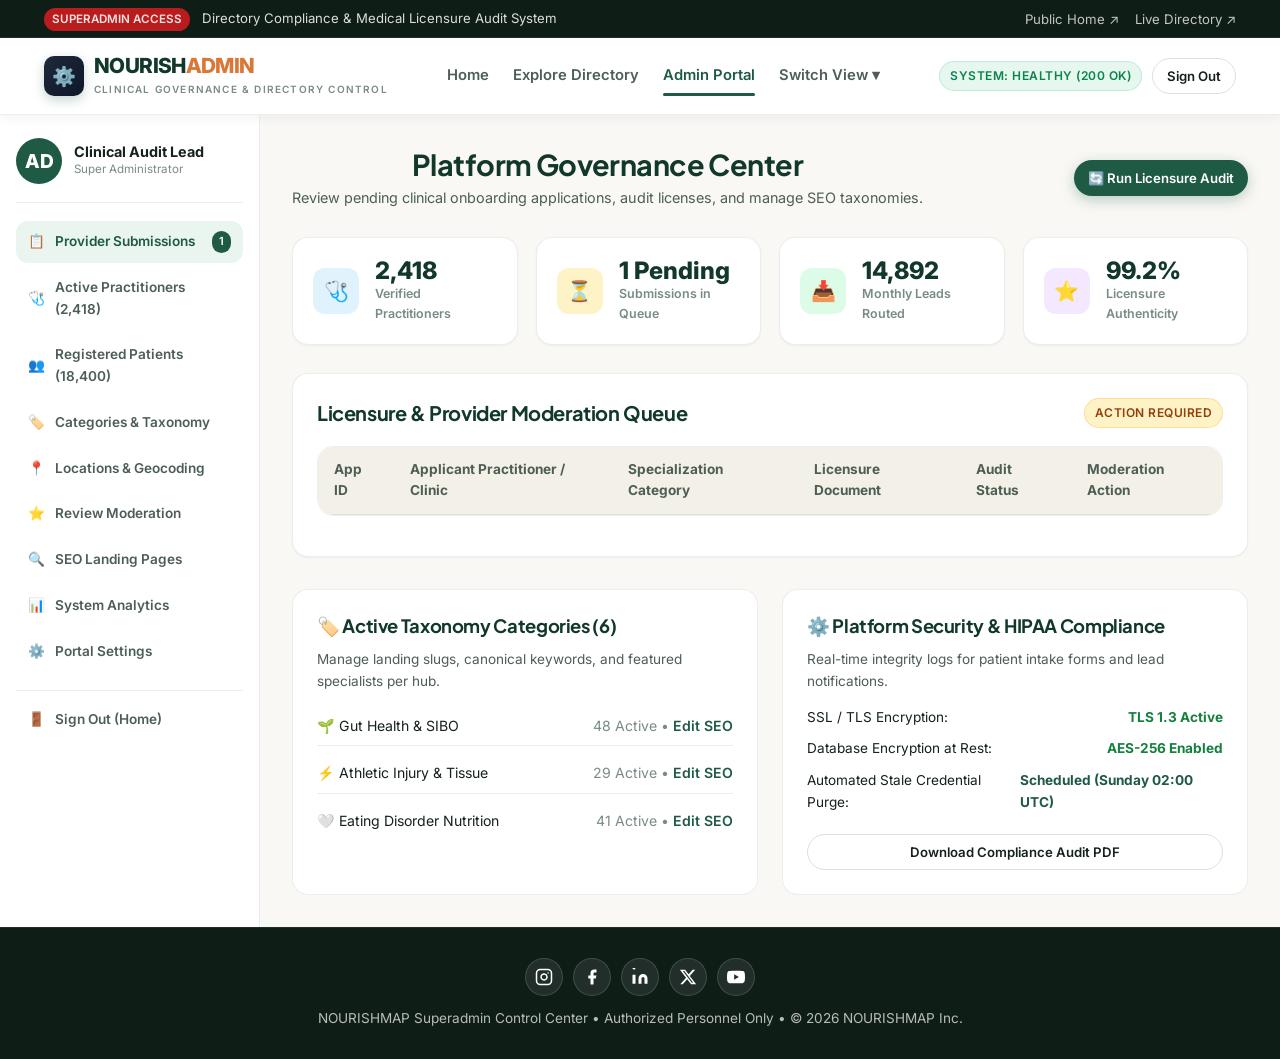
==== admin-dashboard.html @ ae3eff1d "first commit" ====
<!DOCTYPE html>
<html lang="en">
<head>
  <meta charset="UTF-8">
  <meta name="viewport" content="width=device-width, initial-scale=1.0">
  <title>Admin Moderation & Compliance Center — NOURISHMAP</title>
  <meta name="description" content="Platform administration center for managing directory listings, vetting provider medical credentials, category taxonomy, and site SEO.">
  
  <!-- Favicon -->
  <link rel="icon" type="image/svg+xml" href="images/favicon.svg">
  <link rel="alternate icon" href="favicon.svg">
  
  <!-- Fonts -->
  <link rel="preconnect" href="https://fonts.googleapis.com">
  <link rel="preconnect" href="https://fonts.gstatic.com" crossorigin>
  <link href="https://fonts.googleapis.com/css2?family=Fraunces:ital,opsz,wght@0,9..144,600;0,9..144,700;1,9..144,600&family=Inter:wght@400;500;600;700&family=Plus+Jakarta+Sans:wght@500;600;700;800&display=swap" rel="stylesheet">
  
  <!-- Stylesheet -->
  <link rel="stylesheet" href="css/styles.css">
</head>
<body data-page="admin-dashboard">

  <!-- Top Announcement Bar -->
  <div class="topbar">
    <div class="container topbar-content">
      <div>
        <span class="topbar-badge" style="background:#b91c1c; color:#fee2e2;">SUPERADMIN ACCESS</span>
        <span>Directory Compliance & Medical Licensure Audit System</span>
      </div>
      <div class="topbar-links">
        <a href="index.html" class="topbar-link">Public Home ↗</a>
        <a href="directory.html" class="topbar-link">Live Directory ↗</a>
      </div>
    </div>
  </div>

  <!-- Header -->
  <header class="site-header">
    <div class="container header-inner">
      <a href="index.html" class="brand-logo">
        <div class="brand-icon" style="background:linear-gradient(135deg, #1e293b, #0f172a);">⚙️</div>
        <div>
          <span class="brand-name">NOURISH<span>ADMIN</span></span>
          <span class="brand-tagline">Clinical Governance & Directory Control</span>
        </div>
      </a>

      <nav class="nav-desktop">
        <a href="index.html" class="nav-link">Home</a>
        <a href="directory.html" class="nav-link">Explore Directory</a>
        <a href="admin-dashboard.html" class="nav-link active">Admin Portal</a>
        
        <!-- Dashboard Dropdown -->
        <div class="dashboard-dropdown">
          <a href="#" class="nav-link" style="gap:4px;">Switch View ▾</a>
          <div class="dropdown-menu">
            <a href="user-dashboard.html" class="dropdown-item">👤 Patient / User Dashboard</a>
            <a href="owner-dashboard.html" class="dropdown-item">🩺 Specialist Practice Portal</a>
            <a href="admin-dashboard.html" class="dropdown-item">⚙️ Admin Moderation Center</a>
          </div>
        </div>
      </nav>

      <div class="header-actions">
        <span class="badge badge-verified" style="font-size:0.75rem;">System: Healthy (200 OK)</span>
        <button class="btn btn-outline btn-sm" onclick="handleDashboardLogout('Admin session closed. Returning to Home...')">Sign Out</button>
      </div>
    </div>
  </header>

  <!-- Dashboard Layout -->
  <div class="dashboard-layout">
    
    <!-- Sidebar Navigation -->
    <aside class="dashboard-sidebar">
      <div class="dashboard-user-card">
        <div style="width:46px; height:46px; border-radius:50%; background:var(--primary); color:#ffffff; display:flex; align-items:center; justify-content:center; font-weight:800; font-size:1.2rem;">
          AD
        </div>
        <div>
          <div class="dashboard-user-name">Clinical Audit Lead</div>
          <div class="dashboard-user-role">Super Administrator</div>
        </div>
      </div>

      <ul class="dashboard-nav-list">
        <li class="dashboard-nav-item active"><a href="#submissions"><span>📋</span> Provider Submissions <span class="badge-count">1</span></a></li>
        <li class="dashboard-nav-item"><a href="#listings" onclick="showToast('Switched to All 2,400+ Listings')"><span>🩺</span> Active Practitioners (2,418)</a></li>
        <li class="dashboard-nav-item"><a href="#users" onclick="showToast('Switched to User & Patient Registry')"><span>👥</span> Registered Patients (18,400)</a></li>
        <li class="dashboard-nav-item"><a href="#categories" onclick="showToast('Switched to Categories & Taxonomy')"><span>🏷️</span> Categories & Taxonomy</a></li>
        <li class="dashboard-nav-item"><a href="#locations" onclick="showToast('Switched to Location Geocoding')"><span>📍</span> Locations & Geocoding</a></li>
        <li class="dashboard-nav-item"><a href="#reviews" onclick="showToast('Switched to Review Moderation Queue')"><span>⭐</span> Review Moderation</a></li>
        <li class="dashboard-nav-item"><a href="#seo" onclick="showToast('Switched to SEO & Landing Pages Manager')"><span>🔍</span> SEO Landing Pages</a></li>
        <li class="dashboard-nav-item"><a href="#analytics" onclick="showToast('Switched to Platform Analytics')"><span>📊</span> System Analytics</a></li>
        <li class="dashboard-nav-item"><a href="#settings" onclick="showToast('Switched to Platform Settings')"><span>⚙️</span> Portal Settings</a></li>
        <li class="dashboard-nav-item" style="margin-top: 14px; border-top: 1px solid var(--border-light); padding-top: 8px;"><a href="javascript:void(0)" onclick="handleDashboardLogout('Admin session closed. Returning to Home...')"><span style="color:var(--accent);">🚪</span> Sign Out (Home)</a></li>
      </ul>
    </aside>

    <!-- Main Content Area -->
    <main class="dashboard-main">
      
      <!-- Welcome Header -->
      <div class="dashboard-header">
        <div>
          <h1 style="font-size:1.8rem; color:var(--primary-dark); margin-bottom:4px;">Platform Governance Center</h1>
          <p style="color:var(--text-secondary); font-size:0.9rem;">Review pending clinical onboarding applications, audit licenses, and manage SEO taxonomies.</p>
        </div>
        <button class="btn btn-primary btn-sm" onclick="showToast('Triggering Automated 90-Day State Board Licensure Scan...')">🔄 Run Licensure Audit</button>
      </div>

      <!-- Quick KPI Stats -->
      <div class="dashboard-stats-grid">
        <div class="stat-card">
          <div class="stat-icon" style="background:#e0f2fe; color:#0369a1;">🩺</div>
          <div>
            <div class="stat-val">2,418</div>
            <div class="stat-title">Verified Practitioners</div>
          </div>
        </div>

        <div class="stat-card">
          <div class="stat-icon" style="background:#fef3c7; color:#b45309;">⏳</div>
          <div>
            <div class="stat-val">1 Pending</div>
            <div class="stat-title">Submissions in Queue</div>
          </div>
        </div>

        <div class="stat-card">
          <div class="stat-icon" style="background:#dcfce7; color:#15803d;">📥</div>
          <div>
            <div class="stat-val">14,892</div>
            <div class="stat-title">Monthly Leads Routed</div>
          </div>
        </div>

        <div class="stat-card">
          <div class="stat-icon" style="background:#f3e8ff; color:#7e22ce;">⭐</div>
          <div>
            <div class="stat-val">99.2%</div>
            <div class="stat-title">Licensure Authenticity</div>
          </div>
        </div>
      </div>

      <!-- Provider Onboarding Moderation Queue -->
      <div style="background:#ffffff; border-radius:var(--radius-lg); border:1px solid var(--border-light); padding:24px; box-shadow:var(--shadow-xs); margin-bottom:32px;">
        <div style="display:flex; justify-content:space-between; align-items:center; margin-bottom:18px;">
          <h2 style="font-size:1.25rem; color:var(--primary-dark);">Licensure & Provider Moderation Queue</h2>
          <span class="badge badge-featured">Action Required</span>
        </div>

        <div class="table-responsive">
          <table class="dashboard-table">
            <thead>
              <tr>
                <th>App ID</th>
                <th>Applicant Practitioner / Clinic</th>
                <th>Specialization Category</th>
                <th>Licensure Document</th>
                <th>Audit Status</th>
                <th>Moderation Action</th>
              </tr>
            </thead>
            <tbody id="adminSubmissionsTable">
              <!-- Injected via JS -->
            </tbody>
          </table>
        </div>
      </div>

      <!-- Section: SEO Landing Pages & Taxonomy Controls -->
      <div style="display:grid; grid-template-columns: 1fr 1fr; gap:24px;">
        
        <div style="background:#ffffff; border-radius:var(--radius-lg); border:1px solid var(--border-light); padding:24px;">
          <h3 style="font-size:1.15rem; color:var(--primary-dark); margin-bottom:12px;">🏷️ Active Taxonomy Categories (6)</h3>
          <p style="font-size:0.85rem; color:var(--text-secondary); margin-bottom:14px;">Manage landing slugs, canonical keywords, and featured specialists per hub.</p>
          <ul style="list-style:none; display:grid; gap:8px; font-size:0.88rem;">
            <li style="display:flex; justify-content:space-between; padding:8px 0; border-bottom:1px solid var(--border-light);">
              <span>🌱 Gut Health & SIBO</span>
              <span style="color:var(--text-muted);">48 Active • <a href="#" style="color:var(--primary); font-weight:600;" onclick="showToast('Opening Gut Health SEO Config')">Edit SEO</a></span>
            </li>
            <li style="display:flex; justify-content:space-between; padding:8px 0; border-bottom:1px solid var(--border-light);">
              <span>⚡ Athletic Injury & Tissue</span>
              <span style="color:var(--text-muted);">29 Active • <a href="#" style="color:var(--primary); font-weight:600;" onclick="showToast('Opening Athletic SEO Config')">Edit SEO</a></span>
            </li>
            <li style="display:flex; justify-content:space-between; padding:8px 0;">
              <span>🤍 Eating Disorder Nutrition</span>
              <span style="color:var(--text-muted);">41 Active • <a href="#" style="color:var(--primary); font-weight:600;" onclick="showToast('Opening ED Recovery SEO Config')">Edit SEO</a></span>
            </li>
          </ul>
        </div>

        <div style="background:#ffffff; border-radius:var(--radius-lg); border:1px solid var(--border-light); padding:24px;">
          <h3 style="font-size:1.15rem; color:var(--primary-dark); margin-bottom:12px;">⚙️ Platform Security & HIPAA Compliance</h3>
          <p style="font-size:0.85rem; color:var(--text-secondary); margin-bottom:14px;">Real-time integrity logs for patient intake forms and lead notifications.</p>
          
          <div style="display:grid; gap:10px; font-size:0.85rem;">
            <div style="display:flex; justify-content:space-between;">
              <span>SSL / TLS Encryption:</span>
              <span style="color:#15803d; font-weight:700;">TLS 1.3 Active</span>
            </div>
            <div style="display:flex; justify-content:space-between;">
              <span>Database Encryption at Rest:</span>
              <span style="color:#15803d; font-weight:700;">AES-256 Enabled</span>
            </div>
            <div style="display:flex; justify-content:space-between;">
              <span>Automated Stale Credential Purge:</span>
              <span style="color:var(--primary); font-weight:700;">Scheduled (Sunday 02:00 UTC)</span>
            </div>
          </div>
          
          <button class="btn btn-outline btn-sm" style="width:100%; margin-top:20px;" onclick="showToast('Security audit report generated.')">Download Compliance Audit PDF</button>
        </div>

      </div>

    </main>
  </div>

  <!-- Footer -->
  <footer class="site-footer" style="padding: 30px 0;">
    <div class="container text-center" style="font-size:0.85rem; color:rgba(255,255,255,0.7); display:flex; flex-direction:column; align-items:center; gap:12px;">
      <div class="footer-social-links" style="margin:0; justify-content:center;">
        <a href="https://instagram.com" class="footer-social-icon" target="_blank" rel="noopener noreferrer" title="Instagram" aria-label="Instagram">
          <svg width="18" height="18" viewBox="0 0 24 24" fill="none" stroke="currentColor" stroke-width="2" stroke-linecap="round" stroke-linejoin="round"><rect x="2" y="2" width="20" height="20" rx="5" ry="5"></rect><path d="M16 11.37A4 4 0 1 1 12.63 8 4 4 0 0 1 16 11.37z"></path><line x1="17.5" y1="6.5" x2="17.51" y2="6.5"></line></svg>
        </a>
        <a href="https://facebook.com" class="footer-social-icon" target="_blank" rel="noopener noreferrer" title="Facebook" aria-label="Facebook">
          <svg width="18" height="18" viewBox="0 0 24 24" fill="currentColor"><path d="M18 2h-3a5 5 0 0 0-5 5v3H7v4h3v8h4v-8h3l1-4h-4V7a1 1 0 0 1 1-1h3z"></path></svg>
        </a>
        <a href="https://linkedin.com" class="footer-social-icon" target="_blank" rel="noopener noreferrer" title="LinkedIn" aria-label="LinkedIn">
          <svg width="18" height="18" viewBox="0 0 24 24" fill="currentColor"><path d="M16 8a6 6 0 0 1 6 6v7h-4v-7a2 2 0 0 0-2-2 2 2 0 0 0-2 2v7h-4v-7a6 6 0 0 1 6-6z"></path><rect x="2" y="9" width="4" height="12"></rect><circle cx="4" r="2"></circle></svg>
        </a>
        <a href="https://x.com" class="footer-social-icon" target="_blank" rel="noopener noreferrer" title="X / Twitter" aria-label="X">
          <svg width="18" height="18" viewBox="0 0 24 24" fill="currentColor"><path d="M18.244 2.25h3.308l-7.227 8.26 8.502 11.24H16.17l-5.214-6.817L4.99 21.75H1.68l7.73-8.835L1.254 2.25H8.08l4.713 6.231zm-1.161 17.52h1.833L7.084 4.126H5.117z"></path></svg>
        </a>
        <a href="https://youtube.com" class="footer-social-icon" target="_blank" rel="noopener noreferrer" title="YouTube" aria-label="YouTube">
          <svg width="18" height="18" viewBox="0 0 24 24" fill="currentColor"><path d="M23.498 6.186a3.016 3.016 0 0 0-2.122-2.136C19.505 3.545 12 3.545 12 3.545s-7.505 0-9.377.505A3.017 3.017 0 0 0 .502 6.186C0 8.07 0 12 0 12s0 3.93.502 5.814a3.016 3.016 0 0 0 2.122 2.136c1.871.505 9.376.505 9.376.505s7.505 0 9.377-.505a3.015 3.015 0 0 0 2.122-2.136C24 15.93 24 12 24 12s0-3.93-.502-5.814zM9.545 15.568V8.432L15.818 12l-6.273 3.568z"></path></svg>
        </a>
      </div>
      <div>NOURISHMAP Superadmin Control Center • Authorized Personnel Only • © 2026 NOURISHMAP Inc.</div>
    </div>
  </footer>

  <!-- Scripts -->
  <script src="js/data.js"></script>
  <script src="js/app.js"></script>
</body>
</html>
---- css/styles.css ----
:root {
  --primary: #1e5a44;
  --primary-dark: #12382b;
  --primary-light: #2e7d5e;
  --primary-soft: #eaf5ef;
  --primary-glow: rgba(46, 125, 94, 0.15);
  
  --secondary: #d97736;
  --secondary-dark: #b85b1f;
  --secondary-soft: #fbf0e8;
  
  --accent-teal: #0d9488;
  --accent-blue: #2563eb;
  --accent-emerald: #10b981;
  --accent-amber: #f59e0b;
  --accent-purple: #8b5cf6;
  
  --bg-main: #f9f8f5;
  --bg-surface: #ffffff;
  --bg-subtle: #f3f0e8;
  --bg-dark: #0f1d17;
  --bg-dark-surface: #182c23;
  
  --text-primary: #15221b;
  --text-secondary: #4d5e55;
  --text-muted: #798c82;
  --text-light: #f9fafb;
  
  --border-light: rgba(24, 40, 32, 0.08);
  --border-medium: rgba(24, 40, 32, 0.14);
  --border-focus: #2e7d5e;
  
  --radius-xs: 4px;
  --radius-sm: 8px;
  --radius-md: 12px;
  --radius-lg: 16px;
  --radius-xl: 24px;
  --radius-full: 9999px;
  
  --shadow-xs: 0 1px 2px rgba(18, 38, 29, 0.05);
  --shadow-sm: 0 4px 12px rgba(18, 38, 29, 0.06);
  --shadow-md: 0 8px 24px rgba(18, 38, 29, 0.08);
  --shadow-lg: 0 16px 40px rgba(18, 38, 29, 0.12);
  --shadow-hover: 0 20px 48px rgba(18, 38, 29, 0.16);
  
  --font-display: 'Plus Jakarta Sans', -apple-system, BlinkMacSystemFont, 'Segoe UI', Roboto, sans-serif;
  --font-body: 'Inter', -apple-system, BlinkMacSystemFont, 'Segoe UI', Roboto, sans-serif;
  --font-serif: 'Fraunces', Georgia, serif;
  
  --container-max: 1240px;
  --header-height: 76px;
  --transition-fast: 0.18s cubic-bezier(0.16, 1, 0.3, 1);
  --transition-normal: 0.28s cubic-bezier(0.16, 1, 0.3, 1);
}

/* ==========================================================================
   1. GLOBAL RESET & BASE RULES
   ========================================================================== */
*, *::before, *::after {
  box-sizing: border-box;
  margin: 0;
  padding: 0;
}

html {
  font-size: 16px;
  scroll-behavior: smooth;
  -webkit-text-size-adjust: 100%;
  overflow-x: hidden;
}

body {
  font-family: var(--font-body);
  background-color: var(--bg-main);
  color: var(--text-primary);
  line-height: 1.6;
  -webkit-font-smoothing: antialiased;
  -moz-osx-font-smoothing: grayscale;
  overflow-x: hidden;
  width: 100%;
  min-height: 100vh;
  display: flex;
  flex-direction: column;
  padding-top: var(--header-height);
}

h1, h2, h3, h4, h5, h6 {
  font-family: var(--font-display);
  color: var(--text-primary);
  line-height: 1.25;
  font-weight: 700;
  letter-spacing: -0.02em;
  word-wrap: break-word;
  overflow-wrap: break-word;
}

h1 { 
  font-size: clamp(2rem, 4.5vw, 3.25rem); 
  text-align: center;
  margin-left: auto;
  margin-right: auto;
  max-width: 960px;
}
h2 { font-size: clamp(1.6rem, 3.2vw, 2.25rem); text-align: center; }
h3 { font-size: clamp(1.25rem, 2.2vw, 1.6rem); }
h4 { font-size: clamp(1.05rem, 1.6vw, 1.25rem); }
h5 { font-size: 1rem; }
h6 { font-size: 0.875rem; }

p, li, span, a, input, select, textarea, button {
  word-wrap: break-word;
  overflow-wrap: break-word;
}

a {
  color: inherit;
  text-decoration: none;
  transition: color var(--transition-fast);
}

img, video {
  max-width: 100%;
  height: auto;
  display: block;
}

button, input, select, textarea {
  font-family: inherit;
  font-size: inherit;
  color: inherit;
}

button {
  cursor: pointer;
  border: none;
  background: none;
  touch-action: manipulation;
}

/* ==========================================================================
   2. EQUAL CONTAINER SYSTEM
   ========================================================================== */
.container {
  width: 100%;
  max-width: var(--container-max);
  margin-left: auto;
  margin-right: auto;
  padding-left: 24px;
  padding-right: 24px;
}

.container-wide {
  width: 100%;
  max-width: 1400px;
  margin-left: auto;
  margin-right: auto;
  padding-left: 24px;
  padding-right: 24px;
}

.container-narrow {
  width: 100%;
  max-width: 900px;
  margin-left: auto;
  margin-right: auto;
  padding-left: 24px;
  padding-right: 24px;
}

/* Equal Section Spacing System */
.section {
  padding: 64px 0;
  width: 100%;
}

.section-sm {
  padding: 40px 0;
}

.section-lg {
  padding: 80px 0;
}

.section-header {
  margin-bottom: 36px;
  width: 100%;
  text-align: center;
  max-width: 800px;
  margin-left: auto;
  margin-right: auto;
}

.section-header.text-center {
  text-align: center;
  max-width: 760px;
  margin-left: auto;
  margin-right: auto;
}

.section-eyebrow {
  display: inline-flex;
  align-items: center;
  justify-content: center;
  gap: 6px;
  color: var(--secondary);
  font-size: 0.825rem;
  font-weight: 700;
  text-transform: uppercase;
  letter-spacing: 0.1em;
  margin-bottom: 8px;
  text-align: center;
  margin-left: auto;
  margin-right: auto;
}

.section-title {
  color: var(--primary-dark);
  margin-bottom: 12px;
  text-align: center;
}

.section-subtitle {
  font-size: 1.025rem;
  color: var(--text-secondary);
  line-height: 1.6;
  text-align: center;
  max-width: 720px;
  margin-left: auto;
  margin-right: auto;
}

/* ==========================================================================
   3. TOPBAR & NAVIGATION (PERMANENTLY FIXED NAVBAR ACROSS ALL VIEWS)
   ========================================================================== */
.topbar {
  background-color: var(--bg-dark);
  color: rgba(255, 255, 255, 0.85);
  font-size: 0.825rem;
  padding: 8px 0;
  border-bottom: 1px solid rgba(255, 255, 255, 0.08);
  width: 100%;
}

.topbar-content {
  display: flex;
  justify-content: space-between;
  align-items: center;
  flex-wrap: wrap;
  gap: 8px 16px;
}

.topbar-badge {
  background: rgba(46, 125, 94, 0.4);
  color: #72e0b1;
  padding: 2px 8px;
  border-radius: var(--radius-full);
  font-size: 0.725rem;
  font-weight: 600;
  margin-right: 8px;
  display: inline-block;
}

.topbar-links {
  display: flex;
  align-items: center;
  gap: 16px;
  flex-wrap: wrap;
}

.topbar-link {
  display: inline-flex;
  align-items: center;
  gap: 6px;
  color: rgba(255, 255, 255, 0.75);
  font-size: 0.825rem;
}

.topbar-link:hover {
  color: #ffffff;
}

.site-header {
  position: fixed;
  top: 0;
  left: 0;
  right: 0;
  z-index: 1000;
  background: rgba(255, 255, 255, 0.98);
  backdrop-filter: blur(16px);
  -webkit-backdrop-filter: blur(16px);
  border-bottom: 1px solid var(--border-light);
  box-shadow: 0 2px 12px rgba(18, 38, 29, 0.06);
  transition: all var(--transition-fast);
  width: 100%;
}

.site-header.scrolled {
  box-shadow: var(--shadow-sm);
  background: rgba(255, 255, 255, 0.99);
}

/* Desktop with Topbar: Fixed Topbar + Offset Site Header */
@media (min-width: 1025px) {
  .topbar {
    position: fixed;
    top: 0;
    left: 0;
    right: 0;
    width: 100%;
    height: 38px;
    z-index: 1001;
    box-sizing: border-box;
  }

  body.has-topbar,
  body:has(.topbar) {
    padding-top: calc(var(--header-height) + 38px);
  }

  body.has-topbar .site-header,
  body:has(.topbar) .site-header {
    top: 38px;
  }

  body.has-topbar .directory-sidebar,
  body:has(.topbar) .directory-sidebar,
  body.has-topbar .booking-widget-card,
  body:has(.topbar) .booking-widget-card {
    top: calc(var(--header-height) + 38px + 16px);
  }
}

.header-inner {
  display: flex;
  align-items: center;
  justify-content: space-between;
  height: var(--header-height);
  width: 100%;
}

.brand-logo {
  display: flex;
  align-items: center;
  gap: 10px;
  flex-shrink: 0;
}

.brand-icon {
  width: 40px;
  height: 40px;
  background: linear-gradient(135deg, var(--primary-light), var(--primary-dark));
  border-radius: 10px;
  display: flex;
  align-items: center;
  justify-content: center;
  color: #ffffff;
  font-size: 1.2rem;
  box-shadow: 0 4px 12px rgba(30, 90, 68, 0.25);
  flex-shrink: 0;
}

.brand-name {
  font-size: 1.3rem;
  font-weight: 800;
  letter-spacing: -0.03em;
  color: var(--primary-dark);
  line-height: 1.1;
}

.brand-name span {
  color: var(--secondary);
}

.brand-tagline {
  display: block;
  font-size: 0.625rem;
  font-weight: 600;
  letter-spacing: 0.12em;
  text-transform: uppercase;
  color: var(--text-muted);
}

.nav-desktop {
  display: flex;
  align-items: center;
  gap: 24px;
}

.nav-link {
  font-weight: 600;
  font-size: 0.925rem;
  color: var(--text-secondary);
  position: relative;
  padding: 8px 0;
  display: inline-flex;
  align-items: center;
  gap: 5px;
}

.nav-link:hover, .nav-link.active {
  color: var(--primary);
}

.nav-link.active::after {
  content: '';
  position: absolute;
  bottom: 0;
  left: 0;
  right: 0;
  height: 2.5px;
  background: var(--primary);
  border-radius: var(--radius-full);
}

.header-actions {
  display: flex;
  align-items: center;
  gap: 10px;
  flex-shrink: 0;
}

.dashboard-dropdown {
  position: relative;
}

.dropdown-menu {
  position: absolute;
  top: 100%;
  right: 0;
  margin-top: 10px;
  background: #ffffff;
  min-width: 230px;
  border-radius: var(--radius-md);
  box-shadow: var(--shadow-lg);
  border: 1px solid var(--border-light);
  padding: 8px;
  opacity: 0;
  visibility: hidden;
  transform: translateY(8px);
  transition: all var(--transition-fast);
  z-index: 1010;
}

.dashboard-dropdown:hover .dropdown-menu,
.dashboard-dropdown.open .dropdown-menu {
  opacity: 1;
  visibility: visible;
  transform: translateY(0);
}

.dropdown-item {
  display: flex;
  align-items: center;
  gap: 10px;
  padding: 10px 14px;
  border-radius: var(--radius-sm);
  font-size: 0.875rem;
  font-weight: 500;
  color: var(--text-secondary);
}

.dropdown-item:hover {
  background: var(--primary-soft);
  color: var(--primary);
}

.mobile-toggle {
  display: none;
  width: 42px;
  height: 42px;
  border-radius: var(--radius-md);
  border: 1px solid var(--border-medium);
  align-items: center;
  justify-content: center;
  color: var(--text-primary);
  font-size: 1.25rem;
  background: #ffffff;
  flex-shrink: 0;
  margin-left: auto;
}

/* Mobile Nav Drawer Overlay */
.mobile-nav-drawer {
  display: none;
  position: fixed;
  top: var(--header-height);
  left: 0;
  right: 0;
  bottom: 0;
  background: rgba(15, 29, 23, 0.5);
  backdrop-filter: blur(4px);
  z-index: 998;
  opacity: 0;
  visibility: hidden;
  transition: all var(--transition-normal);
}

.mobile-nav-content {
  background: #ffffff;
  width: 100%;
  max-height: calc(100vh - var(--header-height));
  overflow-y: auto;
  padding: 24px;
  box-shadow: var(--shadow-lg);
  display: flex;
  flex-direction: column;
  gap: 16px;
  border-bottom: 1px solid var(--border-light);
  transform: translateY(-10px);
  transition: transform var(--transition-normal);
}

.mobile-nav-drawer.open {
  opacity: 1;
  visibility: visible;
  display: block;
}

.mobile-nav-drawer.open .mobile-nav-content {
  transform: translateY(0);
}

/* ==========================================================================
   4. BUTTONS & CONTROLS (EQUAL DIMENSIONS & TOUCH TARGETS)
   ========================================================================== */
.btn {
  display: inline-flex;
  align-items: center;
  justify-content: center;
  gap: 8px;
  padding: 10px 20px;
  min-height: 42px;
  border-radius: var(--radius-full);
  font-weight: 600;
  font-size: 0.9rem;
  transition: all var(--transition-fast);
  text-align: center;
  white-space: nowrap;
  box-sizing: border-box;
}

.btn-primary {
  background: var(--primary);
  color: #ffffff;
  box-shadow: 0 4px 14px rgba(30, 90, 68, 0.28);
}

.btn-primary:hover {
  background: var(--primary-light);
  transform: translateY(-2px);
  box-shadow: 0 6px 18px rgba(30, 90, 68, 0.35);
  color: #ffffff;
}

.btn-secondary {
  background: var(--secondary);
  color: #ffffff;
  box-shadow: 0 4px 14px rgba(217, 119, 54, 0.28);
}

.btn-secondary:hover {
  background: var(--secondary-dark);
  transform: translateY(-2px);
  color: #ffffff;
}

.btn-outline {
  border: 1.5px solid var(--border-medium);
  background: transparent;
  color: var(--text-primary);
}

.btn-outline:hover {
  border-color: var(--primary);
  color: var(--primary);
  background: var(--primary-soft);
}

.btn-subtle {
  background: var(--primary-soft);
  color: var(--primary);
}

.btn-subtle:hover {
  background: #dbeef3;
  color: var(--primary-dark);
}

.btn-dark {
  background: var(--bg-dark);
  color: #ffffff;
}

.btn-dark:hover {
  background: #193126;
  color: #ffffff;
}

.btn-sm {
  padding: 6px 14px;
  min-height: 36px;
  font-size: 0.825rem;
}

.btn-lg {
  padding: 14px 28px;
  min-height: 50px;
  font-size: 1rem;
}

.btn-block {
  width: 100%;
  display: flex;
}

/* Badges */
.badge {
  display: inline-flex;
  align-items: center;
  gap: 5px;
  padding: 4px 10px;
  border-radius: var(--radius-full);
  font-size: 0.75rem;
  font-weight: 600;
  text-transform: uppercase;
  letter-spacing: 0.04em;
  white-space: nowrap;
}

.badge-verified {
  background: #e6f7ef;
  color: #0d824d;
  border: 1px solid rgba(16, 185, 129, 0.2);
}

.badge-featured {
  background: #fef3c7;
  color: #92400e;
  border: 1px solid rgba(245, 158, 11, 0.25);
}

.badge-pill {
  background: var(--bg-subtle);
  color: var(--text-secondary);
  border: 1px solid var(--border-light);
}

.badge-tag {
  background: var(--primary-soft);
  color: var(--primary);
  font-size: 0.725rem;
  padding: 4px 10px;
  border-radius: var(--radius-sm);
  font-weight: 500;
  text-transform: none;
}

/* ==========================================================================
   5. HERO SECTION & SMART SEARCH
   ========================================================================== */
.hero-section {
  position: relative;
  background: radial-gradient(circle at 80% 20%, rgba(60, 162, 123, 0.12) 0%, rgba(249, 248, 245, 0) 60%),
              radial-gradient(circle at 15% 80%, rgba(217, 119, 54, 0.1) 0%, rgba(249, 248, 245, 0) 50%),
              var(--bg-main);
  padding: 60px 0 80px;
  width: 100%;
}

.hero-grid {
  display: grid;
  grid-template-columns: 1.15fr 0.85fr;
  gap: 40px;
  align-items: center;
  width: 100%;
}

.hero-badge {
  display: inline-flex;
  align-items: center;
  justify-content: center;
  gap: 8px;
  background: var(--primary-soft);
  color: var(--primary-dark);
  padding: 6px 14px;
  border-radius: var(--radius-full);
  font-size: 0.825rem;
  font-weight: 600;
  margin-bottom: 20px;
  border: 1px solid rgba(46, 125, 94, 0.2);
  flex-wrap: wrap;
  text-align: center;
}

.hero-title {
  color: var(--primary-dark);
  margin-bottom: 20px;
  line-height: 1.15;
  text-align: center;
}

.hero-title .highlight {
  position: relative;
  color: var(--primary-light);
  display: inline-block;
}

.hero-title .highlight::after {
  content: '';
  position: absolute;
  bottom: 4px;
  left: 0;
  right: 0;
  height: 8px;
  background: rgba(217, 119, 54, 0.25);
  border-radius: var(--radius-full);
  z-index: -1;
}

.hero-description {
  font-size: 1.075rem;
  color: var(--text-secondary);
  line-height: 1.65;
  margin-bottom: 30px;
  max-width: 600px;
  margin-left: auto;
  margin-right: auto;
  text-align: center;
}

.hero-search-box {
  background: #ffffff;
  padding: 8px;
  border-radius: var(--radius-xl);
  box-shadow: var(--shadow-md);
  border: 1px solid var(--border-medium);
  margin-bottom: 20px;
  width: 100%;
}

.search-form {
  display: grid;
  grid-template-columns: 1.3fr 1fr 1fr auto;
  gap: 8px;
  align-items: center;
  width: 100%;
}

.search-field {
  display: flex;
  align-items: center;
  gap: 10px;
  padding: 10px 14px;
  background: var(--bg-main);
  border-radius: var(--radius-md);
  border: 1px solid transparent;
  transition: all var(--transition-fast);
  min-height: 46px;
  width: 100%;
}

.search-field:focus-within {
  border-color: var(--primary);
  background: #ffffff;
  box-shadow: 0 0 0 3px var(--primary-glow);
}

.search-field svg, .search-field span {
  color: var(--text-muted);
  flex-shrink: 0;
}

.search-field input, .search-field select {
  border: none;
  background: transparent;
  width: 100%;
  font-size: 0.9rem;
  color: var(--text-primary);
  outline: none;
  min-width: 0;
}

.search-tags {
  display: flex;
  align-items: center;
  justify-content: center;
  flex-wrap: wrap;
  gap: 8px;
  width: 100%;
}

.search-tag-label {
  font-size: 0.8rem;
  font-weight: 600;
  color: var(--text-muted);
}

.tag-btn {
  font-size: 0.78rem;
  padding: 4px 12px;
  border-radius: var(--radius-full);
  background: #ffffff;
  border: 1px solid var(--border-light);
  color: var(--text-secondary);
  transition: all var(--transition-fast);
}

.tag-btn:hover {
  background: var(--primary-soft);
  color: var(--primary);
  border-color: var(--primary);
}

/* Hero Visual Card */
.hero-visual-card {
  position: relative;
  border-radius: var(--radius-xl);
  overflow: hidden;
  box-shadow: var(--shadow-lg);
  width: 100%;
  height: 100%;
}

.hero-image-wrapper {
  position: relative;
  width: 100%;
  aspect-ratio: 4 / 3.4;
  max-height: 480px;
  border-radius: var(--radius-xl);
  overflow: hidden;
  background: #f1f5f9;
}

.hero-image-wrapper img {
  width: 100%;
  height: 100%;
  object-fit: cover;
  object-position: center 20%;
  display: block;
}

.hero-floating-stat {
  position: absolute;
  bottom: 20px;
  left: 20px;
  right: 20px;
  background: rgba(255, 255, 255, 0.95);
  backdrop-filter: blur(12px);
  padding: 14px 18px;
  border-radius: var(--radius-lg);
  box-shadow: var(--shadow-md);
  border: 1px solid rgba(255, 255, 255, 0.8);
  display: flex;
  align-items: center;
  justify-content: space-between;
  gap: 12px;
}

.stat-item {
  text-align: center;
  flex: 1;
}

.stat-item .stat-num {
  font-size: 1.25rem;
  font-weight: 800;
  color: var(--primary-dark);
  line-height: 1.1;
}

.stat-item .stat-label {
  font-size: 0.7rem;
  color: var(--text-muted);
  font-weight: 600;
  text-transform: uppercase;
  margin-top: 2px;
}

.hero-verified-tag {
  position: absolute;
  top: 16px;
  right: 16px;
  background: #ffffff;
  padding: 6px 12px;
  border-radius: var(--radius-full);
  box-shadow: var(--shadow-sm);
  display: inline-flex;
  align-items: center;
  gap: 6px;
  font-size: 0.75rem;
  font-weight: 700;
  color: #0d824d;
}

/* ==========================================================================
   6. EQUAL SIZING FOR CARDS & GRIDS (STRICT IMAGE DIMENSIONS)
   ========================================================================== */

/* Categories Grid */
.categories-grid {
  display: grid;
  grid-template-columns: repeat(auto-fill, minmax(180px, 1fr));
  gap: 20px;
  width: 100%;
  align-items: stretch;
}

.category-card {
  background: #ffffff;
  border: 1px solid var(--border-light);
  border-radius: var(--radius-lg);
  padding: 16px;
  text-align: center;
  transition: all var(--transition-normal);
  display: flex;
  flex-direction: column;
  align-items: center;
  height: 100%;
  box-sizing: border-box;
}

.category-card:hover {
  transform: translateY(-4px);
  box-shadow: var(--shadow-md);
  border-color: var(--primary-light);
}

.category-card-img {
  width: 100%;
  height: 110px;
  aspect-ratio: 16 / 10;
  border-radius: var(--radius-md);
  overflow: hidden;
  margin-bottom: 12px;
  background: #f1f5f9;
  flex-shrink: 0;
  position: relative;
}

.category-card-img img {
  width: 100%;
  height: 100%;
  object-fit: cover;
  object-position: center center;
  display: block;
}

.category-title {
  font-size: 0.95rem;
  font-weight: 700;
  margin-bottom: 2px;
  color: var(--text-primary);
  line-height: 1.3;
}

.category-count {
  font-size: 0.75rem;
  color: var(--text-muted);
  margin-top: auto;
  padding-top: 6px;
}

/* Listings Grid */
.listings-grid {
  display: grid;
  grid-template-columns: repeat(auto-fill, minmax(340px, 1fr));
  gap: 24px;
  width: 100%;
  align-items: stretch;
}

.listing-card {
  background: #ffffff;
  border: 1px solid var(--border-light);
  border-radius: var(--radius-lg);
  overflow: hidden;
  transition: all var(--transition-normal);
  display: flex;
  flex-direction: column;
  align-items: center;
  text-align: center;
  height: 100%;
  position: relative;
  box-sizing: border-box;
}

.listing-card:hover {
  transform: translateY(-4px);
  box-shadow: var(--shadow-lg);
  border-color: rgba(46, 125, 94, 0.3);
}

.listing-img-box {
  position: relative;
  width: 100%;
  height: 200px;
  aspect-ratio: 16 / 10;
  overflow: hidden;
  background: #f1f5f9;
  flex-shrink: 0;
}

.listing-img-box img {
  width: 100%;
  height: 100%;
  object-fit: cover;
  object-position: center 20%;
  display: block;
  transition: transform 0.5s ease;
}

.listing-card:hover .listing-img-box img {
  transform: scale(1.04);
}

.listing-overlay-badges {
  position: absolute;
  top: 12px;
  left: 12px;
  display: flex;
  flex-wrap: wrap;
  gap: 6px;
  z-index: 2;
}

.listing-favorite-btn {
  position: absolute;
  top: 12px;
  right: 12px;
  width: 36px;
  height: 36px;
  border-radius: var(--radius-full);
  background: rgba(255, 255, 255, 0.92);
  backdrop-filter: blur(4px);
  color: var(--text-muted);
  display: flex;
  align-items: center;
  justify-content: center;
  box-shadow: var(--shadow-sm);
  transition: all var(--transition-fast);
  z-index: 2;
  font-size: 1rem;
}

.listing-favorite-btn:hover, .listing-favorite-btn.active {
  color: #ef4444;
  background: #ffffff;
  transform: scale(1.1);
}

.listing-content {
  padding: 20px;
  display: flex;
  flex-direction: column;
  align-items: center;
  text-align: center;
  flex-grow: 1;
  width: 100%;
  height: 100%;
  box-sizing: border-box;
}

.listing-meta-row {
  display: flex;
  align-items: center;
  justify-content: center;
  margin-bottom: 8px;
  gap: 12px;
  width: 100%;
}

.listing-category {
  font-size: 0.75rem;
  font-weight: 700;
  color: var(--primary);
  text-transform: uppercase;
  letter-spacing: 0.04em;
  text-align: center;
}

.listing-rating {
  display: flex;
  align-items: center;
  justify-content: center;
  gap: 4px;
  font-size: 0.85rem;
  font-weight: 700;
  color: #b45309;
  white-space: nowrap;
}

.listing-name {
  font-size: 1.15rem;
  font-weight: 700;
  margin-bottom: 6px;
  color: var(--text-primary);
  line-height: 1.3;
  text-align: center;
  width: 100%;
}

.listing-name a:hover {
  color: var(--primary);
}

.listing-location {
  display: flex;
  align-items: center;
  justify-content: center;
  gap: 5px;
  font-size: 0.85rem;
  color: var(--text-muted);
  margin-bottom: 12px;
  text-align: center;
  width: 100%;
}

.listing-tags {
  display: flex;
  flex-wrap: wrap;
  justify-content: center;
  gap: 6px;
  margin-bottom: 16px;
  width: 100%;
}

.listing-footer {
  margin-top: auto;
  padding-top: 14px;
  border-top: 1px solid var(--border-light);
  display: flex;
  flex-direction: column;
  align-items: center;
  justify-content: center;
  gap: 10px;
  width: 100%;
  text-align: center;
}

.listing-price {
  font-size: 0.8rem;
  color: var(--text-muted);
  text-align: center;
}

.listing-price span {
  font-size: 1.1rem;
  font-weight: 700;
  color: var(--text-primary);
}

/* Guides Grid & Cards */
.guides-grid {
  display: grid;
  grid-template-columns: repeat(auto-fill, minmax(320px, 1fr));
  gap: 24px;
  width: 100%;
  align-items: stretch;
}

.guide-card {
  background: #ffffff;
  border: 1px solid var(--border-light);
  border-radius: var(--radius-lg);
  overflow: hidden;
  transition: all var(--transition-normal);
  display: flex;
  flex-direction: column;
  align-items: center;
  text-align: center;
  height: 100%;
  box-sizing: border-box;
}

.guide-card:hover {
  transform: translateY(-4px);
  box-shadow: var(--shadow-lg);
}

.guide-img-box {
  position: relative;
  width: 100%;
  height: 190px;
  aspect-ratio: 16 / 9;
  overflow: hidden;
  background: #f1f5f9;
  flex-shrink: 0;
}

.guide-img-box img {
  width: 100%;
  height: 100%;
  object-fit: cover;
  object-position: center center;
  display: block;
  transition: transform 0.5s ease;
}

.guide-card:hover .guide-img-box img {
  transform: scale(1.04);
}

.guide-content {
  padding: 20px;
  display: flex;
  flex-direction: column;
  align-items: center;
  text-align: center;
  flex-grow: 1;
  width: 100%;
  height: 100%;
  box-sizing: border-box;
}

.guide-meta {
  display: flex;
  align-items: center;
  justify-content: center;
  gap: 10px;
  font-size: 0.75rem;
  color: var(--text-muted);
  margin-bottom: 10px;
  flex-wrap: wrap;
  width: 100%;
}

.guide-title {
  font-size: 1.1rem;
  line-height: 1.35;
  margin-bottom: 10px;
  text-align: center;
  width: 100%;
}

.guide-excerpt {
  font-size: 0.85rem;
  color: var(--text-secondary);
  margin-bottom: 16px;
  line-height: 1.55;
  text-align: center;
  width: 100%;
  max-width: 92%;
  margin-left: auto;
  margin-right: auto;
}

.guide-footer {
  margin-top: auto;
  display: flex;
  flex-direction: column;
  align-items: center;
  justify-content: center;
  padding-top: 12px;
  border-top: 1px solid var(--border-light);
  gap: 10px;
  width: 100%;
  text-align: center;
}

.guide-author {
  display: flex;
  align-items: center;
  justify-content: center;
  gap: 8px;
  font-size: 0.825rem;
  font-weight: 600;
  width: 100%;
}

.guide-author-avatar {
  width: 30px;
  height: 30px;
  aspect-ratio: 1 / 1;
  border-radius: 50%;
  object-fit: cover;
  object-position: center 20%;
  flex-shrink: 0;
  display: block;
}

/* Reusable Avatar Components */
.avatar-sm {
  width: 30px;
  height: 30px;
  aspect-ratio: 1 / 1;
  border-radius: 50%;
  object-fit: cover;
  object-position: center 20%;
  flex-shrink: 0;
  display: block;
}

.avatar-md {
  width: 44px;
  height: 44px;
  aspect-ratio: 1 / 1;
  border-radius: 50%;
  object-fit: cover;
  object-position: center 20%;
  flex-shrink: 0;
  display: block;
}

.avatar-lg {
  width: 64px;
  height: 64px;
  aspect-ratio: 1 / 1;
  border-radius: 50%;
  object-fit: cover;
  object-position: center 20%;
  flex-shrink: 0;
  display: block;
}

/* Step Diagram Images */
.step-card-img {
  width: 100%;
  height: 140px;
  aspect-ratio: 16 / 10;
  border-radius: var(--radius-md);
  overflow: hidden;
  margin-bottom: 16px;
  background: #f1f5f9;
  flex-shrink: 0;
  position: relative;
}

.step-card-img img {
  width: 100%;
  height: 100%;
  object-fit: cover;
  object-position: center center;
  display: block;
}

/* Handout / Protocol Cards */
.handout-card-img {
  width: 100%;
  height: 150px;
  aspect-ratio: 16 / 10;
  overflow: hidden;
  background: #f1f5f9;
  flex-shrink: 0;
  position: relative;
}

.handout-card-img img {
  width: 100%;
  height: 100%;
  object-fit: cover;
  object-position: center center;
  display: block;
}

/* Benefit Cards Images */
.benefit-card-img {
  width: 64px;
  height: 64px;
  aspect-ratio: 1 / 1;
  border-radius: var(--radius-md);
  overflow: hidden;
  object-fit: cover;
  object-position: center center;
  flex-shrink: 0;
  display: block;
  background: #f1f5f9;
}

/* ==========================================================================
   7. INTERACTIVE QUIZ & TRUST PILLARS
   ========================================================================== */
.interactive-quiz-section {
  background: linear-gradient(135deg, #132a21 0%, #0d1e17 100%);
  color: #ffffff;
  border-radius: var(--radius-xl);
  padding: 40px;
  margin: 40px 0;
  position: relative;
  overflow: hidden;
  width: 100%;
}

.quiz-grid {
  display: grid;
  grid-template-columns: 1fr 1.2fr;
  gap: 36px;
  align-items: center;
  position: relative;
  z-index: 2;
  width: 100%;
}

.quiz-badge {
  background: rgba(255, 255, 255, 0.12);
  color: #87e0b5;
  padding: 4px 12px;
  border-radius: var(--radius-full);
  font-size: 0.78rem;
  font-weight: 600;
  display: inline-block;
  margin-bottom: 12px;
}

.quiz-title {
  color: #ffffff;
  margin-bottom: 14px;
}

.quiz-desc {
  color: rgba(255, 255, 255, 0.75);
  font-size: 0.95rem;
  line-height: 1.6;
}

.quiz-card {
  background: rgba(255, 255, 255, 0.07);
  backdrop-filter: blur(16px);
  border: 1px solid rgba(255, 255, 255, 0.15);
  border-radius: var(--radius-lg);
  padding: 24px;
  width: 100%;
}

.quiz-step-indicator {
  display: flex;
  align-items: center;
  justify-content: space-between;
  margin-bottom: 18px;
  font-size: 0.8rem;
  color: #a7bfae;
}

.quiz-options {
  display: grid;
  gap: 10px;
  margin-bottom: 18px;
}

.quiz-opt-btn {
  background: rgba(255, 255, 255, 0.08);
  border: 1px solid rgba(255, 255, 255, 0.18);
  color: #ffffff;
  padding: 12px 16px;
  border-radius: var(--radius-md);
  text-align: left;
  font-weight: 500;
  font-size: 0.9rem;
  transition: all var(--transition-fast);
  display: flex;
  align-items: center;
  justify-content: space-between;
  gap: 10px;
  min-height: 48px;
}

.quiz-opt-btn:hover, .quiz-opt-btn.selected {
  background: var(--primary-light);
  border-color: #87e0b5;
  transform: translateX(4px);
}

.quiz-result-box {
  display: none;
  background: rgba(255, 255, 255, 0.12);
  padding: 20px;
  border-radius: var(--radius-md);
  text-align: center;
}

/* Trust Pillars */
.trust-pillars {
  display: grid;
  grid-template-columns: repeat(4, 1fr);
  gap: 20px;
  width: 100%;
  align-items: stretch;
}

.trust-pillar-card {
  background: #ffffff;
  border: 1px solid var(--border-light);
  border-radius: var(--radius-lg);
  padding: 24px 18px;
  text-align: center;
  height: 100%;
  display: flex;
  flex-direction: column;
}

.trust-icon {
  width: 48px;
  height: 48px;
  background: var(--primary-soft);
  color: var(--primary);
  border-radius: var(--radius-md);
  display: flex;
  align-items: center;
  justify-content: center;
  margin: 0 auto 14px;
  font-size: 1.25rem;
  flex-shrink: 0;
}

.trust-pillar-title {
  font-size: 1rem;
  margin-bottom: 8px;
}

.trust-pillar-desc {
  font-size: 0.85rem;
  color: var(--text-secondary);
  line-height: 1.5;
}

/* ==========================================================================
   8. DIRECTORY EXPLORE PAGE SPECIFIC STYLES
   ========================================================================== */
.directory-layout {
  display: grid;
  grid-template-columns: 280px 1fr;
  gap: 28px;
  padding: 36px 0 64px;
  width: 100%;
  align-items: start;
}

.directory-sidebar {
  position: sticky;
  top: calc(var(--header-height) + 16px);
  background: #ffffff;
  padding: 22px;
  border-radius: var(--radius-lg);
  border: 1px solid var(--border-light);
  box-shadow: var(--shadow-sm);
  width: 100%;
}

.filter-group {
  margin-bottom: 20px;
  padding-bottom: 16px;
  border-bottom: 1px solid var(--border-light);
}

.filter-group:last-child {
  border-bottom: none;
  margin-bottom: 0;
  padding-bottom: 0;
}

.filter-title {
  font-size: 0.9rem;
  font-weight: 700;
  color: var(--text-primary);
  margin-bottom: 10px;
  display: flex;
  justify-content: space-between;
  align-items: center;
}

.filter-checkbox-label {
  display: flex;
  align-items: center;
  gap: 8px;
  font-size: 0.85rem;
  color: var(--text-secondary);
  cursor: pointer;
  margin-bottom: 8px;
  width: 100%;
}

.filter-checkbox-label input {
  accent-color: var(--primary);
  width: 16px;
  height: 16px;
  flex-shrink: 0;
}

.filter-checkbox-label .count {
  margin-left: auto;
  font-size: 0.75rem;
  color: var(--text-muted);
}

.directory-results-header {
  display: flex;
  align-items: center;
  justify-content: space-between;
  margin-bottom: 24px;
  flex-wrap: wrap;
  gap: 14px;
  width: 100%;
}

.view-mode-toggle {
  display: flex;
  background: var(--bg-subtle);
  padding: 4px;
  border-radius: var(--radius-full);
}

.view-mode-btn {
  padding: 6px 14px;
  border-radius: var(--radius-full);
  font-size: 0.8rem;
  font-weight: 600;
  color: var(--text-muted);
}

.view-mode-btn.active {
  background: #ffffff;
  color: var(--primary);
  box-shadow: var(--shadow-xs);
}

.map-view-container {
  display: none;
  border-radius: var(--radius-lg);
  overflow: hidden;
  border: 1px solid var(--border-light);
  margin-bottom: 24px;
  position: relative;
  height: 360px;
  width: 100%;
  background: #e5e9e7;
}

.map-mock {
  width: 100%;
  height: 100%;
  position: relative;
  background: url('https://images.unsplash.com/photo-1524661135-423995f22d0b?auto=format&fit=crop&w=1200&q=80') center/cover no-repeat;
}

.map-pin {
  position: absolute;
  width: 36px;
  height: 36px;
  background: var(--primary);
  color: #ffffff;
  border-radius: 50% 50% 50% 0;
  transform: rotate(-45deg);
  display: flex;
  align-items: center;
  justify-content: center;
  box-shadow: 0 4px 10px rgba(0,0,0,0.3);
  cursor: pointer;
  transition: transform var(--transition-fast);
}

.map-pin:hover {
  transform: rotate(-45deg) scale(1.15);
  background: var(--secondary);
}

.map-pin-inner {
  transform: rotate(45deg);
  font-size: 0.75rem;
  font-weight: 700;
}

/* ==========================================================================
   9. LISTING DETAILS PAGE SPECIFIC STYLES
   ========================================================================== */
.profile-hero {
  background: linear-gradient(180deg, var(--bg-subtle) 0%, var(--bg-main) 100%);
  padding: 36px 0 20px;
  border-bottom: 1px solid var(--border-light);
  width: 100%;
}

.profile-header-grid {
  display: grid;
  grid-template-columns: 160px 1fr auto;
  gap: 28px;
  align-items: center;
  width: 100%;
}

.profile-avatar-large {
  width: 160px;
  height: 160px;
  aspect-ratio: 1 / 1;
  border-radius: var(--radius-xl);
  overflow: hidden;
  box-shadow: var(--shadow-md);
  border: 4px solid #ffffff;
  background: #f1f5f9;
  flex-shrink: 0;
  position: relative;
}

.profile-avatar-large img {
  width: 100%;
  height: 100%;
  object-fit: cover;
  object-position: center 20%;
  display: block;
}

.profile-title-block h1 {
  color: var(--primary-dark);
  margin-bottom: 6px;
  display: flex;
  align-items: center;
  gap: 10px;
  flex-wrap: wrap;
}

.profile-title-block .designation {
  font-size: 1.05rem;
  color: var(--text-secondary);
  font-weight: 500;
  margin-bottom: 10px;
}

.profile-meta-tags {
  display: flex;
  flex-wrap: wrap;
  gap: 12px 18px;
  font-size: 0.85rem;
  color: var(--text-muted);
}

.profile-meta-tags span {
  display: inline-flex;
  align-items: center;
  gap: 5px;
}

.profile-details-layout {
  display: grid;
  grid-template-columns: 1fr 360px;
  gap: 32px;
  padding: 36px 0 64px;
  width: 100%;
  align-items: start;
}

.detail-card {
  background: #ffffff;
  border-radius: var(--radius-lg);
  border: 1px solid var(--border-light);
  padding: 24px;
  margin-bottom: 24px;
  width: 100%;
}

.detail-card-title {
  font-size: 1.25rem;
  margin-bottom: 16px;
  display: flex;
  align-items: center;
  gap: 8px;
  color: var(--primary-dark);
}

.services-tier-list {
  display: grid;
  gap: 14px;
}

.service-tier-item {
  border: 1px solid var(--border-light);
  border-radius: var(--radius-md);
  padding: 16px;
  display: flex;
  justify-content: space-between;
  align-items: center;
  gap: 14px;
  background: var(--bg-main);
  transition: border-color var(--transition-fast);
}

.service-tier-item:hover {
  border-color: var(--primary);
  background: #ffffff;
}

.service-tier-title {
  font-weight: 700;
  font-size: 0.95rem;
  margin-bottom: 3px;
}

.service-tier-desc {
  font-size: 0.8rem;
  color: var(--text-muted);
  line-height: 1.45;
}

.service-tier-price {
  text-align: right;
  flex-shrink: 0;
}

.service-tier-price .amount {
  font-size: 1.2rem;
  font-weight: 800;
  color: var(--primary-dark);
}

/* Specific Section Grids (Equal Sizing & Responsive) */
.evaluator-card {
  background: #ffffff;
  border-radius: var(--radius-xl);
  border: 1px solid var(--border-medium);
  padding: 36px;
  box-shadow: var(--shadow-sm);
  margin-bottom: 48px;
  width: 100%;
}

.evaluator-grid {
  display: grid;
  grid-template-columns: 1fr 1fr;
  gap: 32px;
  align-items: center;
  width: 100%;
}

.submit-layout {
  display: grid;
  grid-template-columns: 1.35fr 0.85fr;
  gap: 32px;
  width: 100%;
  align-items: start;
}

.facility-gallery-grid {
  display: grid;
  grid-template-columns: repeat(auto-fit, minmax(200px, 1fr));
  gap: 16px;
  width: 100%;
}

.facility-gallery-item {
  aspect-ratio: 16 / 10;
  height: 150px;
  border-radius: var(--radius-md);
  overflow: hidden;
  border: 1px solid var(--border-light);
  background: #f1f5f9;
  position: relative;
  width: 100%;
}

.facility-gallery-item img {
  width: 100%;
  height: 100%;
  object-fit: cover;
  object-position: center center;
  display: block;
}

.booking-widget-card {
  position: sticky;
  top: calc(var(--header-height) + 16px);
  background: #ffffff;
  border-radius: var(--radius-lg);
  border: 1px solid var(--border-medium);
  box-shadow: var(--shadow-md);
  padding: 24px;
  width: 100%;
}

.booking-price-header {
  display: flex;
  align-items: baseline;
  justify-content: space-between;
  margin-bottom: 18px;
  padding-bottom: 14px;
  border-bottom: 1px solid var(--border-light);
}

.booking-price-header .price-from {
  font-size: 0.85rem;
  color: var(--text-muted);
}

.booking-price-header .price-val {
  font-size: 1.6rem;
  font-weight: 800;
  color: var(--primary-dark);
}

.recovery-roadmap {
  position: relative;
  padding-left: 26px;
  margin: 16px 0;
}

.recovery-roadmap::before {
  content: '';
  position: absolute;
  left: 7px;
  top: 6px;
  bottom: 6px;
  width: 2px;
  background: var(--primary-soft);
}

.roadmap-step {
  position: relative;
  margin-bottom: 20px;
}

.roadmap-step::before {
  content: '';
  position: absolute;
  left: -26px;
  top: 5px;
  width: 14px;
  height: 14px;
  border-radius: 50%;
  background: var(--primary);
  border: 3px solid #ffffff;
  box-shadow: 0 0 0 2px var(--primary-light);
}

.roadmap-step-title {
  font-weight: 700;
  font-size: 0.925rem;
  color: var(--primary-dark);
}

.roadmap-step-desc {
  font-size: 0.825rem;
  color: var(--text-secondary);
}

/* ==========================================================================
   10. DASHBOARDS (EQUAL GRID & RESPONSIVE TABLES)
   ========================================================================== */
.dashboard-layout {
  display: grid;
  grid-template-columns: 260px 1fr;
  min-height: calc(100vh - 140px);
  background: var(--bg-main);
  width: 100%;
}

.dashboard-sidebar {
  background: #ffffff;
  border-right: 1px solid var(--border-light);
  padding: 24px 16px;
  display: flex;
  flex-direction: column;
}

.dashboard-user-card {
  display: flex;
  align-items: center;
  gap: 12px;
  padding-bottom: 18px;
  margin-bottom: 18px;
  border-bottom: 1px solid var(--border-light);
}

.dashboard-user-avatar {
  width: 44px;
  height: 44px;
  aspect-ratio: 1 / 1;
  border-radius: 50%;
  object-fit: cover;
  object-position: center 20%;
  flex-shrink: 0;
  display: block;
}

.dashboard-user-name {
  font-weight: 700;
  font-size: 0.9rem;
  line-height: 1.2;
}

.dashboard-user-role {
  font-size: 0.725rem;
  color: var(--text-muted);
}

.dashboard-nav-list {
  list-style: none;
  display: flex;
  flex-direction: column;
  gap: 4px;
}

.dashboard-nav-item a {
  display: flex;
  align-items: center;
  gap: 10px;
  padding: 10px 12px;
  border-radius: var(--radius-md);
  font-weight: 600;
  font-size: 0.85rem;
  color: var(--text-secondary);
  transition: all var(--transition-fast);
}

.dashboard-nav-item a:hover, .dashboard-nav-item.active a {
  background: var(--primary-soft);
  color: var(--primary);
}

.dashboard-nav-item .badge-count {
  margin-left: auto;
  background: var(--primary);
  color: #ffffff;
  font-size: 0.7rem;
  padding: 2px 7px;
  border-radius: var(--radius-full);
}

.dashboard-main {
  padding: 32px;
  width: 100%;
  overflow-x: hidden;
}

.dashboard-header {
  display: flex;
  align-items: center;
  justify-content: space-between;
  margin-bottom: 28px;
  flex-wrap: wrap;
  gap: 16px;
  width: 100%;
}

.dashboard-stats-grid {
  display: grid;
  grid-template-columns: repeat(auto-fit, minmax(200px, 1fr));
  gap: 18px;
  margin-bottom: 28px;
  width: 100%;
}

.stat-card {
  background: #ffffff;
  border: 1px solid var(--border-light);
  border-radius: var(--radius-lg);
  padding: 20px;
  box-shadow: var(--shadow-xs);
  display: flex;
  align-items: center;
  gap: 16px;
  height: 100%;
}

.stat-icon {
  width: 46px;
  height: 46px;
  border-radius: var(--radius-md);
  background: var(--primary-soft);
  color: var(--primary);
  display: flex;
  align-items: center;
  justify-content: center;
  font-size: 1.25rem;
  flex-shrink: 0;
}

.stat-val {
  font-size: 1.5rem;
  font-weight: 800;
  color: var(--primary-dark);
  line-height: 1.1;
}

.stat-title {
  font-size: 0.78rem;
  color: var(--text-muted);
  font-weight: 600;
}

/* Responsive Table Wrapper */
.table-responsive {
  width: 100%;
  overflow-x: auto;
  -webkit-overflow-scrolling: touch;
  margin-bottom: 16px;
  border-radius: var(--radius-lg);
  border: 1px solid var(--border-light);
}

.dashboard-table {
  width: 100%;
  border-collapse: collapse;
  background: #ffffff;
  min-width: 580px;
}

.dashboard-table th, .dashboard-table td {
  padding: 12px 16px;
  text-align: left;
  font-size: 0.85rem;
}

.dashboard-table th {
  background: var(--bg-subtle);
  font-weight: 700;
  color: var(--text-secondary);
  border-bottom: 1px solid var(--border-light);
}

.dashboard-table tr:not(:last-child) td {
  border-bottom: 1px solid var(--border-light);
}

.dashboard-table tr:hover td {
  background: #fafaf8;
}

/* ==========================================================================
   11. FORMS & INPUTS
   ========================================================================== */
.form-group {
  margin-bottom: 16px;
  width: 100%;
}

.form-label {
  display: block;
  font-size: 0.825rem;
  font-weight: 600;
  color: var(--text-primary);
  margin-bottom: 6px;
}

.form-control {
  width: 100%;
  padding: 10px 14px;
  min-height: 44px;
  border-radius: var(--radius-md);
  border: 1.5px solid var(--border-medium);
  background: #ffffff;
  font-size: 0.9rem;
  color: var(--text-primary);
  transition: all var(--transition-fast);
  box-sizing: border-box;
}

.form-control:focus {
  outline: none;
  border-color: var(--primary);
  box-shadow: 0 0 0 3px var(--primary-glow);
}

/* ==========================================================================
   12. MODALS & FLOATING TRAY
   ========================================================================== */
.modal-backdrop {
  position: fixed;
  inset: 0;
  background: rgba(15, 29, 23, 0.6);
  backdrop-filter: blur(6px);
  z-index: 2000;
  display: flex;
  align-items: center;
  justify-content: center;
  padding: 16px;
  opacity: 0;
  visibility: hidden;
  transition: all var(--transition-normal);
}

.modal-backdrop.open {
  opacity: 1;
  visibility: visible;
}

.modal-content {
  background: #ffffff;
  border-radius: var(--radius-xl);
  max-width: 580px;
  width: 100%;
  max-height: 90vh;
  overflow-y: auto;
  padding: 28px;
  position: relative;
  box-shadow: var(--shadow-lg);
  transform: translateY(20px);
  transition: transform var(--transition-normal);
  box-sizing: border-box;
}

.modal-backdrop.open .modal-content {
  transform: translateY(0);
}

.modal-close-btn {
  position: absolute;
  top: 18px;
  right: 18px;
  width: 32px;
  height: 32px;
  border-radius: 50%;
  background: var(--bg-subtle);
  display: flex;
  align-items: center;
  justify-content: center;
  color: var(--text-muted);
  font-size: 0.9rem;
}

.modal-close-btn:hover {
  background: #e2e8f0;
  color: var(--text-primary);
}

.compare-tray {
  position: fixed;
  bottom: 20px;
  left: 50%;
  transform: translateX(-50%) translateY(140%);
  background: #ffffff;
  border: 1px solid var(--border-medium);
  box-shadow: 0 12px 36px rgba(0,0,0,0.2);
  border-radius: var(--radius-full);
  padding: 8px 18px;
  display: flex;
  align-items: center;
  gap: 14px;
  z-index: 900;
  transition: transform var(--transition-normal);
  max-width: 92vw;
}

.compare-tray.visible {
  transform: translateX(-50%) translateY(0);
}

.compare-items-thumbs {
  display: flex;
  align-items: center;
  gap: 6px;
}

.compare-thumb {
  width: 32px;
  height: 32px;
  border-radius: 50%;
  object-fit: cover;
  border: 2px solid var(--primary);
  flex-shrink: 0;
}

.toast-container {
  position: fixed;
  bottom: 20px;
  right: 20px;
  z-index: 2500;
  display: flex;
  flex-direction: column;
  gap: 8px;
  max-width: calc(100vw - 40px);
}

.toast {
  background: #182c23;
  color: #ffffff;
  padding: 12px 18px;
  border-radius: var(--radius-md);
  box-shadow: var(--shadow-lg);
  display: flex;
  align-items: center;
  gap: 10px;
  font-size: 0.85rem;
  font-weight: 500;
  animation: slideInRight 0.3s cubic-bezier(0.16, 1, 0.3, 1);
  border-left: 4px solid #10b981;
}

@keyframes slideInRight {
  from { transform: translateX(100%); opacity: 0; }
  to { transform: translateX(0); opacity: 1; }
}

/* ==========================================================================
   13. FOOTER (CONSISTENT ON ALL PAGES)
   ========================================================================== */
.site-footer {
  background: var(--bg-dark);
  color: rgba(255, 255, 255, 0.75);
  padding: 60px 0 24px;
  border-top: 1px solid rgba(255, 255, 255, 0.08);
  margin-top: auto;
  width: 100%;
}

.footer-grid {
  display: grid;
  grid-template-columns: 2fr 1fr 1fr 1fr 1.4fr;
  gap: 36px;
  margin-bottom: 40px;
  width: 100%;
}

.footer-brand .brand-name {
  color: #ffffff;
}

.footer-brand p {
  margin: 12px 0 18px;
  font-size: 0.875rem;
  line-height: 1.6;
}

.footer-heading {
  color: #ffffff;
  font-size: 0.95rem;
  font-weight: 700;
  margin-bottom: 16px;
}

.footer-links {
  list-style: none;
  display: flex;
  flex-direction: column;
  gap: 8px;
}

.footer-link a {
  color: rgba(255, 255, 255, 0.7);
  font-size: 0.85rem;
}

.footer-link a:hover {
  color: #ffffff;
  padding-left: 3px;
}

.footer-newsletter input {
  width: 100%;
  padding: 10px 14px;
  min-height: 42px;
  border-radius: var(--radius-full);
  border: 1px solid rgba(255, 255, 255, 0.15);
  background: rgba(255, 255, 255, 0.08);
  color: #ffffff;
  margin-bottom: 10px;
  box-sizing: border-box;
}

.footer-social-links {
  display: flex;
  align-items: center;
  gap: 10px;
  margin: 16px 0;
  flex-wrap: wrap;
}

.footer-social-icon {
  width: 38px;
  height: 38px;
  border-radius: 50%;
  background: rgba(255, 255, 255, 0.08);
  border: 1px solid rgba(255, 255, 255, 0.15);
  color: #ffffff;
  display: inline-flex;
  align-items: center;
  justify-content: center;
  font-size: 0.95rem;
  transition: all var(--transition-fast);
  text-decoration: none;
}

.footer-social-icon:hover {
  background: var(--primary);
  border-color: var(--primary-light);
  color: #ffffff;
  transform: translateY(-2px);
  box-shadow: 0 4px 12px rgba(46, 125, 94, 0.4);
}

.auth-card-logo {
  display: flex;
  flex-direction: column;
  align-items: center;
  justify-content: center;
  margin-bottom: 24px;
  text-align: center;
  width: 100%;
}

.auth-card-logo .brand-logo {
  display: inline-flex;
  align-items: center;
  gap: 10px;
  justify-content: center;
}

.footer-bottom {
  padding-top: 20px;
  border-top: 1px solid rgba(255, 255, 255, 0.1);
  display: flex;
  align-items: center;
  justify-content: space-between;
  font-size: 0.78rem;
  flex-wrap: wrap;
  gap: 12px;
  width: 100%;
}

/* ==========================================================================
   14. COMPREHENSIVE RESPONSIVE BREAKPOINTS (ALL DEVICES & ORIENTATIONS)
   ========================================================================== */

/* ----------------- 1024px TABLET VIEW (CRITICAL: LOGO + HAMBURGER ONLY & FIXED NAVBAR) ----------------- */
@media (max-width: 1024px) {
  :root {
    --header-height: 68px;
  }

  .topbar {
    display: none !important;
  }

  .site-header {
    position: fixed !important;
    top: 0 !important;
    left: 0 !important;
    right: 0 !important;
    width: 100% !important;
    z-index: 1000 !important;
  }

  body,
  body.has-topbar,
  body:has(.topbar) {
    padding-top: 68px !important;
  }

  .nav-desktop,
  .header-actions .btn,
  .header-actions a.btn,
  .header-actions .badge,
  .header-actions span.badge {
    display: none !important;
  }
  
  .header-inner {
    display: flex;
    justify-content: space-between;
    align-items: center;
    width: 100%;
  }

  .brand-logo {
    display: flex;
    align-items: center;
    gap: 8px;
  }
  
  .mobile-toggle {
    display: flex !important;
    margin-left: auto;
  }
  
  .hero-grid {
    grid-template-columns: 1fr;
    gap: 32px;
  }
  
  .hero-description {
    max-width: 100%;
  }
  
  .search-form {
    grid-template-columns: 1.2fr 1fr 1fr auto;
  }
  
  .directory-layout {
    grid-template-columns: 1fr;
    gap: 24px;
  }
  
  .directory-sidebar {
    position: static;
    top: 0;
  }
  
  .profile-details-layout {
    grid-template-columns: 1fr;
    gap: 24px;
  }
  
  .booking-widget-card {
    position: static;
    top: 0;
  }
  
  .quiz-grid {
    grid-template-columns: 1fr;
    gap: 28px;
  }
  
  .dashboard-layout {
    grid-template-columns: 1fr;
  }
  
  .dashboard-sidebar {
    border-right: none;
    border-bottom: 1px solid var(--border-light);
    padding: 16px 20px;
  }
  
  .dashboard-nav-list {
    flex-direction: row;
    flex-wrap: wrap;
    gap: 8px;
  }
  
  .dashboard-nav-item a {
    padding: 8px 12px;
    font-size: 0.8rem;
  }
  
  .dashboard-main {
    padding: 24px 20px;
  }
  
  .submit-layout {
    grid-template-columns: 1fr;
    gap: 24px;
  }
  
  .evaluator-grid {
    grid-template-columns: 1fr;
    gap: 24px;
  }
  
  .footer-grid {
    grid-template-columns: 1fr 1fr;
    gap: 30px;
  }
  
  .trust-pillars {
    grid-template-columns: repeat(2, 1fr);
  }
}

/* ----------------- 834px / 900px TABLET VIEW ----------------- */
@media (max-width: 900px) {
  .search-form {
    grid-template-columns: 1fr 1fr;
    gap: 10px;
  }
  
  .search-form button {
    grid-column: 1 / -1;
    width: 100%;
  }
  
  .profile-header-grid {
    grid-template-columns: 140px 1fr;
    gap: 20px;
  }
  
  .profile-header-grid > div:last-child {
    grid-column: 1 / -1;
    display: flex;
    justify-content: flex-start;
    align-items: center;
    gap: 16px;
  }
}

/* ----------------- 768px TABLET & MOBILE VIEW ----------------- */
@media (max-width: 768px) {
  :root {
    --header-height: 68px;
  }
  
  .container, .container-wide, .container-narrow {
    padding-left: 18px;
    padding-right: 18px;
  }
  
  .section {
    padding: 48px 0;
  }
  
  .hero-section {
    padding: 40px 0 60px;
  }
  
  .hero-image-wrapper {
    aspect-ratio: 16 / 10;
    max-height: 360px;
  }
  
  .hero-floating-stat {
    position: static;
    margin-top: 12px;
    background: #ffffff;
    box-shadow: var(--shadow-xs);
  }
  
  .listings-grid, .guides-grid {
    grid-template-columns: repeat(auto-fill, minmax(280px, 1fr));
    gap: 18px;
  }
  
  .listing-img-box {
    height: 190px;
    aspect-ratio: 16 / 10;
  }

  .guide-img-box {
    height: 180px;
    aspect-ratio: 16 / 9;
  }
  
  .categories-grid {
    grid-template-columns: repeat(auto-fill, minmax(150px, 1fr));
    gap: 14px;
  }
  
  .category-card-img {
    height: 100px;
    aspect-ratio: 16 / 10;
  }

  .facility-gallery-item {
    height: 130px;
    aspect-ratio: 16 / 10;
  }
  
  .profile-header-grid {
    grid-template-columns: 1fr;
    text-align: center;
    justify-items: center;
  }
  
  .profile-meta-tags {
    justify-content: center;
  }
  
  .profile-title-block h1 {
    justify-content: center;
  }
  
  .profile-header-grid > div:last-child {
    justify-content: center;
    width: 100%;
  }
  
  .interactive-quiz-section {
    padding: 24px;
    border-radius: var(--radius-lg);
  }
  
  .footer-grid {
    grid-template-columns: 1fr;
    gap: 28px;
  }
  
  .footer-bottom {
    flex-direction: column;
    text-align: center;
    gap: 10px;
  }
}

/* ----------------- 576px / 425px / 375px / 320px MOBILE VIEW ----------------- */
@media (max-width: 576px) {
  .container, .container-wide, .container-narrow {
    padding-left: 16px;
    padding-right: 16px;
  }
  
  .section {
    padding: 36px 0;
  }
  
  .topbar-content {
    justify-content: center;
    text-align: center;
  }
  
  .topbar-links {
    justify-content: center;
    gap: 12px;
  }
  
  .search-form {
    grid-template-columns: 1fr;
    gap: 8px;
  }
  
  .search-tags {
    gap: 6px;
  }
  
  .tag-btn {
    font-size: 0.725rem;
    padding: 4px 10px;
  }
  
  .listings-grid, .guides-grid {
    grid-template-columns: 1fr;
    gap: 18px;
  }

  .listing-img-box {
    height: 200px;
    aspect-ratio: 16 / 10;
    width: 100%;
  }

  .guide-img-box {
    height: 190px;
    aspect-ratio: 16 / 9;
    width: 100%;
  }
  
  .categories-grid {
    grid-template-columns: 1fr 1fr;
    gap: 12px;
  }

  .category-card-img {
    height: 95px;
    aspect-ratio: 16 / 10;
  }

  .step-card-img {
    height: 130px;
    aspect-ratio: 16 / 10;
  }

  .handout-card-img {
    height: 140px;
    aspect-ratio: 16 / 10;
  }

  .facility-gallery-grid {
    grid-template-columns: 1fr 1fr;
    gap: 10px;
  }

  .facility-gallery-item {
    height: 110px;
    aspect-ratio: 16 / 10;
  }

  .profile-avatar-large {
    width: 120px;
    height: 120px;
  }
  
  .trust-pillars {
    grid-template-columns: 1fr;
  }
  
  .dashboard-stats-grid {
    grid-template-columns: 1fr;
  }
  
  .service-tier-item {
    flex-direction: column;
    align-items: flex-start;
  }
  
  .service-tier-price {
    text-align: left;
    width: 100%;
    display: flex;
    justify-content: space-between;
    align-items: center;
    margin-top: 8px;
    padding-top: 8px;
    border-top: 1px solid var(--border-light);
  }
  
  .compare-tray {
    width: calc(100vw - 32px);
    border-radius: var(--radius-lg);
    flex-wrap: wrap;
    justify-content: space-between;
    padding: 10px 14px;
    gap: 10px;
  }
  
  .btn-lg {
    padding: 12px 20px;
    font-size: 0.925rem;
    width: 100%;
  }
  
  .modal-content {
    padding: 20px;
  }
}

/* Ultra-compact 320px screen guard */
@media (max-width: 340px) {
  .categories-grid {
    grid-template-columns: 1fr;
  }
  .facility-gallery-grid {
    grid-template-columns: 1fr;
  }
  .brand-name {
    font-size: 1.15rem;
  }
  .brand-icon {
    width: 34px;
    height: 34px;
    font-size: 1rem;
  }
}
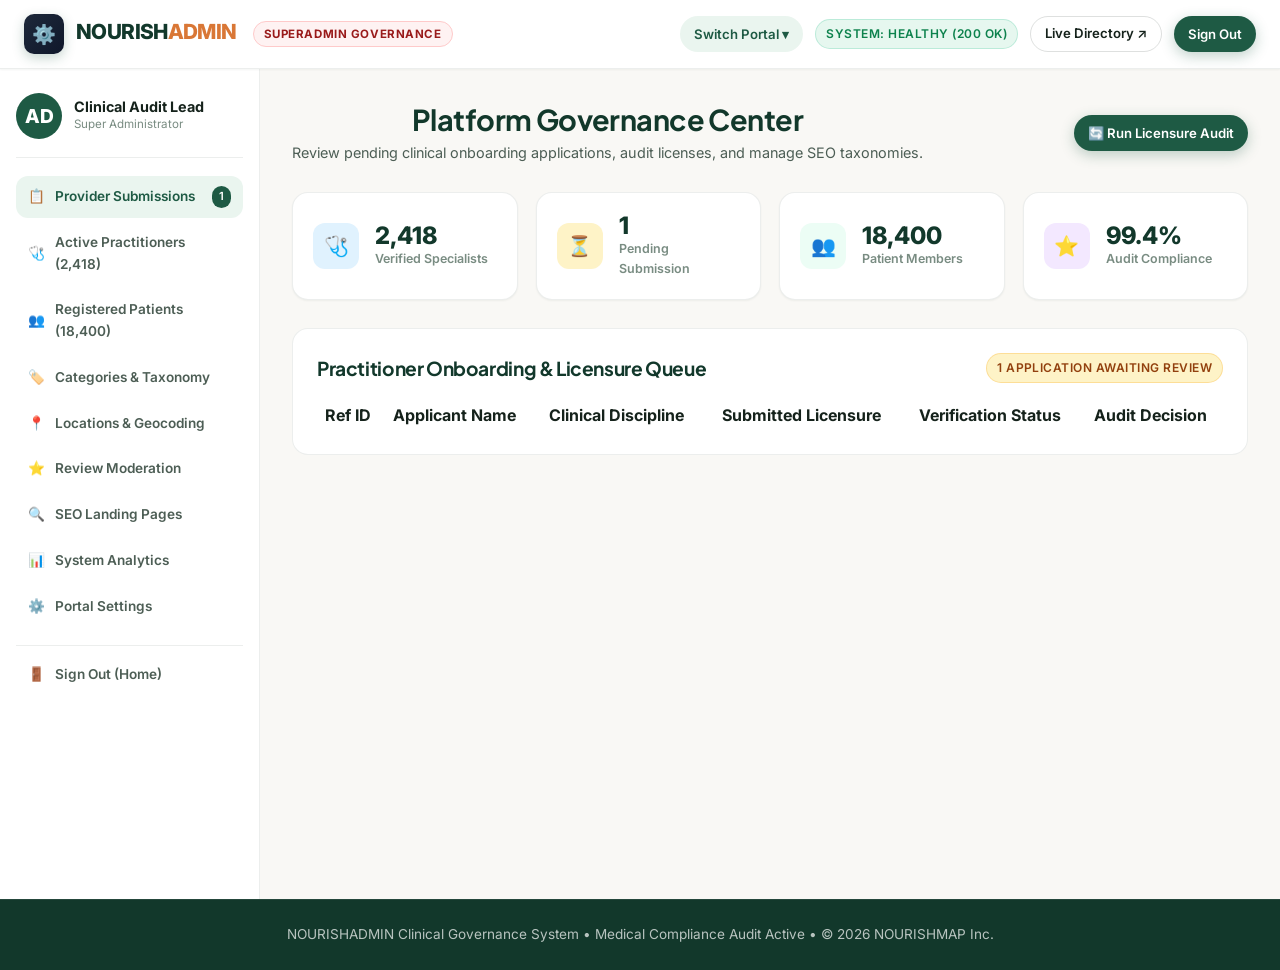
==== commit eead5a1d: "l." ====
--- a/admin-dashboard.html
+++ b/admin-dashboard.html
@@ -18,58 +18,39 @@
   <!-- Stylesheet -->
   <link rel="stylesheet" href="css/styles.css">
 </head>
-<body data-page="admin-dashboard">
-
-  <!-- Top Announcement Bar -->
-  <div class="topbar">
-    <div class="container topbar-content">
-      <div>
-        <span class="topbar-badge" style="background:#b91c1c; color:#fee2e2;">SUPERADMIN ACCESS</span>
-        <span>Directory Compliance & Medical Licensure Audit System</span>
-      </div>
-      <div class="topbar-links">
-        <a href="index.html" class="topbar-link">Public Home ↗</a>
-        <a href="directory.html" class="topbar-link">Live Directory ↗</a>
-      </div>
-    </div>
-  </div>
-
-  <!-- Header -->
-  <header class="site-header">
-    <div class="container header-inner">
-      <a href="index.html" class="brand-logo">
+<body data-page="admin-dashboard" style="padding-top:0 !important; background:var(--bg-main);">
+
+  <!-- Dedicated SaaS Portal Header (Clean & Isolated) -->
+  <header class="portal-app-header">
+    <div style="display:flex; align-items:center; gap:16px;">
+      <a href="index.html" class="portal-brand">
         <div class="brand-icon" style="background:linear-gradient(135deg, #1e293b, #0f172a);">⚙️</div>
         <div>
           <span class="brand-name">NOURISH<span>ADMIN</span></span>
-          <span class="brand-tagline">Clinical Governance & Directory Control</span>
         </div>
       </a>
-
-      <nav class="nav-desktop">
-        <a href="index.html" class="nav-link">Home</a>
-        <a href="directory.html" class="nav-link">Explore Directory</a>
-        <a href="admin-dashboard.html" class="nav-link active">Admin Portal</a>
-        
-        <!-- Dashboard Dropdown -->
-        <div class="dashboard-dropdown">
-          <a href="#" class="nav-link" style="gap:4px;">Switch View ▾</a>
-          <div class="dropdown-menu">
-            <a href="user-dashboard.html" class="dropdown-item">👤 Patient / User Dashboard</a>
-            <a href="owner-dashboard.html" class="dropdown-item">🩺 Specialist Practice Portal</a>
-            <a href="admin-dashboard.html" class="dropdown-item">⚙️ Admin Moderation Center</a>
-          </div>
-        </div>
-      </nav>
-
-      <div class="header-actions">
-        <span class="badge badge-verified" style="font-size:0.75rem;">System: Healthy (200 OK)</span>
-        <button class="btn btn-outline btn-sm" onclick="handleDashboardLogout('Admin session closed. Returning to Home...')">Sign Out</button>
-      </div>
+      <span class="portal-pill" style="background:#fef2f2; color:#991b1b; border-color:#fecaca;">Superadmin Governance</span>
+    </div>
+
+    <div class="portal-nav-actions">
+      <!-- Portal Role Switcher -->
+      <div class="dashboard-dropdown">
+        <button class="btn btn-sm btn-subtle" style="gap:6px;">Switch Portal ▾</button>
+        <div class="dropdown-menu">
+          <a href="user-dashboard.html" class="dropdown-item">👤 Patient / User Dashboard</a>
+          <a href="owner-dashboard.html" class="dropdown-item">🩺 Specialist Practice Portal</a>
+          <a href="admin-dashboard.html" class="dropdown-item" style="font-weight:700; color:var(--primary);">⚙️ Admin Moderation (Active)</a>
+        </div>
+      </div>
+
+      <span class="badge badge-verified" style="font-size:0.75rem;">System: Healthy (200 OK)</span>
+      <a href="directory.html" class="btn btn-outline btn-sm" target="_blank">Live Directory ↗</a>
+      <button class="btn btn-primary btn-sm" onclick="handleDashboardLogout('Admin session closed. Returning to Home...')">Sign Out</button>
     </div>
   </header>
 
   <!-- Dashboard Layout -->
-  <div class="dashboard-layout">
+  <div class="dashboard-layout" style="min-height:calc(100vh - 70px);">
     
     <!-- Sidebar Navigation -->
     <aside class="dashboard-sidebar">
@@ -85,14 +66,14 @@
 
       <ul class="dashboard-nav-list">
         <li class="dashboard-nav-item active"><a href="#submissions"><span>📋</span> Provider Submissions <span class="badge-count">1</span></a></li>
-        <li class="dashboard-nav-item"><a href="#listings" onclick="showToast('Switched to All 2,400+ Listings')"><span>🩺</span> Active Practitioners (2,418)</a></li>
-        <li class="dashboard-nav-item"><a href="#users" onclick="showToast('Switched to User & Patient Registry')"><span>👥</span> Registered Patients (18,400)</a></li>
-        <li class="dashboard-nav-item"><a href="#categories" onclick="showToast('Switched to Categories & Taxonomy')"><span>🏷️</span> Categories & Taxonomy</a></li>
-        <li class="dashboard-nav-item"><a href="#locations" onclick="showToast('Switched to Location Geocoding')"><span>📍</span> Locations & Geocoding</a></li>
-        <li class="dashboard-nav-item"><a href="#reviews" onclick="showToast('Switched to Review Moderation Queue')"><span>⭐</span> Review Moderation</a></li>
-        <li class="dashboard-nav-item"><a href="#seo" onclick="showToast('Switched to SEO & Landing Pages Manager')"><span>🔍</span> SEO Landing Pages</a></li>
-        <li class="dashboard-nav-item"><a href="#analytics" onclick="showToast('Switched to Platform Analytics')"><span>📊</span> System Analytics</a></li>
-        <li class="dashboard-nav-item"><a href="#settings" onclick="showToast('Switched to Platform Settings')"><span>⚙️</span> Portal Settings</a></li>
+        <li class="dashboard-nav-item"><a href="#listings"><span>🩺</span> Active Practitioners (2,418)</a></li>
+        <li class="dashboard-nav-item"><a href="#users"><span>👥</span> Registered Patients (18,400)</a></li>
+        <li class="dashboard-nav-item"><a href="#categories"><span>🏷️</span> Categories & Taxonomy</a></li>
+        <li class="dashboard-nav-item"><a href="#locations"><span>📍</span> Locations & Geocoding</a></li>
+        <li class="dashboard-nav-item"><a href="#reviews"><span>⭐</span> Review Moderation</a></li>
+        <li class="dashboard-nav-item"><a href="#seo"><span>🔍</span> SEO Landing Pages</a></li>
+        <li class="dashboard-nav-item"><a href="#analytics"><span>📊</span> System Analytics</a></li>
+        <li class="dashboard-nav-item"><a href="#settings"><span>⚙️</span> Portal Settings</a></li>
         <li class="dashboard-nav-item" style="margin-top: 14px; border-top: 1px solid var(--border-light); padding-top: 8px;"><a href="javascript:void(0)" onclick="handleDashboardLogout('Admin session closed. Returning to Home...')"><span style="color:var(--accent);">🚪</span> Sign Out (Home)</a></li>
       </ul>
     </aside>
@@ -115,131 +96,278 @@
           <div class="stat-icon" style="background:#e0f2fe; color:#0369a1;">🩺</div>
           <div>
             <div class="stat-val">2,418</div>
-            <div class="stat-title">Verified Practitioners</div>
+            <div class="stat-title">Verified Specialists</div>
           </div>
         </div>
 
         <div class="stat-card">
           <div class="stat-icon" style="background:#fef3c7; color:#b45309;">⏳</div>
           <div>
-            <div class="stat-val">1 Pending</div>
-            <div class="stat-title">Submissions in Queue</div>
+            <div class="stat-val">1</div>
+            <div class="stat-title">Pending Submission</div>
           </div>
         </div>
 
         <div class="stat-card">
-          <div class="stat-icon" style="background:#dcfce7; color:#15803d;">📥</div>
+          <div class="stat-icon" style="background:#ecfdf5; color:#047857;">👥</div>
           <div>
-            <div class="stat-val">14,892</div>
-            <div class="stat-title">Monthly Leads Routed</div>
+            <div class="stat-val">18,400</div>
+            <div class="stat-title">Patient Members</div>
           </div>
         </div>
 
         <div class="stat-card">
           <div class="stat-icon" style="background:#f3e8ff; color:#7e22ce;">⭐</div>
           <div>
-            <div class="stat-val">99.2%</div>
-            <div class="stat-title">Licensure Authenticity</div>
-          </div>
-        </div>
-      </div>
-
-      <!-- Provider Onboarding Moderation Queue -->
-      <div style="background:#ffffff; border-radius:var(--radius-lg); border:1px solid var(--border-light); padding:24px; box-shadow:var(--shadow-xs); margin-bottom:32px;">
-        <div style="display:flex; justify-content:space-between; align-items:center; margin-bottom:18px;">
-          <h2 style="font-size:1.25rem; color:var(--primary-dark);">Licensure & Provider Moderation Queue</h2>
-          <span class="badge badge-featured">Action Required</span>
-        </div>
-
-        <div class="table-responsive">
-          <table class="dashboard-table">
-            <thead>
-              <tr>
-                <th>App ID</th>
-                <th>Applicant Practitioner / Clinic</th>
-                <th>Specialization Category</th>
-                <th>Licensure Document</th>
-                <th>Audit Status</th>
-                <th>Moderation Action</th>
-              </tr>
-            </thead>
-            <tbody id="adminSubmissionsTable">
-              <!-- Injected via JS -->
-            </tbody>
-          </table>
-        </div>
-      </div>
-
-      <!-- Section: SEO Landing Pages & Taxonomy Controls -->
-      <div style="display:grid; grid-template-columns: 1fr 1fr; gap:24px;">
-        
-        <div style="background:#ffffff; border-radius:var(--radius-lg); border:1px solid var(--border-light); padding:24px;">
-          <h3 style="font-size:1.15rem; color:var(--primary-dark); margin-bottom:12px;">🏷️ Active Taxonomy Categories (6)</h3>
-          <p style="font-size:0.85rem; color:var(--text-secondary); margin-bottom:14px;">Manage landing slugs, canonical keywords, and featured specialists per hub.</p>
-          <ul style="list-style:none; display:grid; gap:8px; font-size:0.88rem;">
-            <li style="display:flex; justify-content:space-between; padding:8px 0; border-bottom:1px solid var(--border-light);">
-              <span>🌱 Gut Health & SIBO</span>
-              <span style="color:var(--text-muted);">48 Active • <a href="#" style="color:var(--primary); font-weight:600;" onclick="showToast('Opening Gut Health SEO Config')">Edit SEO</a></span>
-            </li>
-            <li style="display:flex; justify-content:space-between; padding:8px 0; border-bottom:1px solid var(--border-light);">
-              <span>⚡ Athletic Injury & Tissue</span>
-              <span style="color:var(--text-muted);">29 Active • <a href="#" style="color:var(--primary); font-weight:600;" onclick="showToast('Opening Athletic SEO Config')">Edit SEO</a></span>
-            </li>
-            <li style="display:flex; justify-content:space-between; padding:8px 0;">
-              <span>🤍 Eating Disorder Nutrition</span>
-              <span style="color:var(--text-muted);">41 Active • <a href="#" style="color:var(--primary); font-weight:600;" onclick="showToast('Opening ED Recovery SEO Config')">Edit SEO</a></span>
-            </li>
-          </ul>
-        </div>
-
-        <div style="background:#ffffff; border-radius:var(--radius-lg); border:1px solid var(--border-light); padding:24px;">
-          <h3 style="font-size:1.15rem; color:var(--primary-dark); margin-bottom:12px;">⚙️ Platform Security & HIPAA Compliance</h3>
-          <p style="font-size:0.85rem; color:var(--text-secondary); margin-bottom:14px;">Real-time integrity logs for patient intake forms and lead notifications.</p>
-          
-          <div style="display:grid; gap:10px; font-size:0.85rem;">
-            <div style="display:flex; justify-content:space-between;">
-              <span>SSL / TLS Encryption:</span>
-              <span style="color:#15803d; font-weight:700;">TLS 1.3 Active</span>
-            </div>
-            <div style="display:flex; justify-content:space-between;">
-              <span>Database Encryption at Rest:</span>
-              <span style="color:#15803d; font-weight:700;">AES-256 Enabled</span>
-            </div>
-            <div style="display:flex; justify-content:space-between;">
-              <span>Automated Stale Credential Purge:</span>
-              <span style="color:var(--primary); font-weight:700;">Scheduled (Sunday 02:00 UTC)</span>
-            </div>
-          </div>
-          
-          <button class="btn btn-outline btn-sm" style="width:100%; margin-top:20px;" onclick="showToast('Security audit report generated.')">Download Compliance Audit PDF</button>
-        </div>
-
+            <div class="stat-val">99.4%</div>
+            <div class="stat-title">Audit Compliance</div>
+          </div>
+        </div>
+      </div>
+
+      <!-- TAB 1: PROVIDER SUBMISSIONS -->
+      <div class="dashboard-tab-pane active" id="tab-submissions">
+        <div style="background:#ffffff; border:1px solid var(--border-light); border-radius:var(--radius-lg); padding:24px; margin-bottom:32px;">
+          <div style="display:flex; justify-content:space-between; align-items:center; margin-bottom:18px;">
+            <h3 style="font-size:1.2rem; color:var(--primary-dark);">Practitioner Onboarding & Licensure Queue</h3>
+            <span class="badge badge-featured" style="font-size:0.75rem;">1 Application Awaiting Review</span>
+          </div>
+
+          <div style="overflow-x:auto;">
+            <table class="leads-table" style="width:100%;">
+              <thead>
+                <tr>
+                  <th>Ref ID</th>
+                  <th>Applicant Name</th>
+                  <th>Clinical Discipline</th>
+                  <th>Submitted Licensure</th>
+                  <th>Verification Status</th>
+                  <th>Audit Decision</th>
+                </tr>
+              </thead>
+              <tbody id="adminSubmissionsTable">
+                <!-- Injected via JS -->
+              </tbody>
+            </table>
+          </div>
+        </div>
+      </div>
+
+      <!-- TAB 2: ACTIVE PRACTITIONERS -->
+      <div class="dashboard-tab-pane" id="tab-listings">
+        <div style="display:flex; justify-content:space-between; align-items:center; margin-bottom:20px;">
+          <h2 style="font-size:1.3rem; color:var(--primary-dark);">Active Practitioners Directory (2,418)</h2>
+          <div style="display:flex; gap:10px;">
+            <input type="text" class="form-control" style="width:240px; padding:6px 12px; font-size:0.85rem;" placeholder="Search by name / license...">
+            <button class="btn btn-sm btn-outline" onclick="showToast('Exporting active practitioner database to CSV...')">Export CSV</button>
+          </div>
+        </div>
+
+        <div style="display:grid; gap:12px; margin-bottom:32px;">
+          <div style="background:#ffffff; border:1px solid var(--border-light); border-radius:var(--radius-md); padding:16px 20px; display:flex; justify-content:space-between; align-items:center; flex-wrap:wrap; gap:12px;">
+            <div style="display:flex; gap:14px; align-items:center;">
+              <img src="images/image-2.png" class="avatar-md" alt="Elena Vance">
+              <div>
+                <h4 style="font-size:1rem; margin-bottom:2px;">Dr. Elena Vance, MS, RD, CNS</h4>
+                <div style="font-size:0.8rem; color:var(--text-muted);">Gut Health & SIBO • New York, NY • License #NY-004921</div>
+              </div>
+            </div>
+            <div style="display:flex; gap:8px; align-items:center;">
+              <span class="badge badge-verified">✓ Verified</span>
+              <button class="btn btn-sm btn-outline" onclick="showToast('Opened clinician audit record.')">Audit</button>
+            </div>
+          </div>
+
+          <div style="background:#ffffff; border:1px solid var(--border-light); border-radius:var(--radius-md); padding:16px 20px; display:flex; justify-content:space-between; align-items:center; flex-wrap:wrap; gap:12px;">
+            <div style="display:flex; gap:14px; align-items:center;">
+              <img src="images/image-1.png" class="avatar-md" alt="Marcus Reid">
+              <div>
+                <h4 style="font-size:1rem; margin-bottom:2px;">Marcus Reid, MS, CSCS, CISSN</h4>
+                <div style="font-size:0.8rem; color:var(--text-muted);">Athletic Injury & Tissue Repair • Los Angeles, CA • License #CA-119280</div>
+              </div>
+            </div>
+            <div style="display:flex; gap:8px; align-items:center;">
+              <span class="badge badge-verified">✓ Verified</span>
+              <button class="btn btn-sm btn-outline" onclick="showToast('Opened clinician audit record.')">Audit</button>
+            </div>
+          </div>
+
+          <div style="background:#ffffff; border:1px solid var(--border-light); border-radius:var(--radius-md); padding:16px 20px; display:flex; justify-content:space-between; align-items:center; flex-wrap:wrap; gap:12px;">
+            <div style="display:flex; gap:14px; align-items:center;">
+              <img src="images/image-3.png" class="avatar-md" alt="Sarah Jenkins">
+              <div>
+                <h4 style="font-size:1rem; margin-bottom:2px;">Sarah Jenkins, RDN, LDN, CEDRD-S</h4>
+                <div style="font-size:0.8rem; color:var(--text-muted);">Eating Disorder Nutrition • Chicago, IL • License #IL-884920</div>
+              </div>
+            </div>
+            <div style="display:flex; gap:8px; align-items:center;">
+              <span class="badge badge-verified">✓ Verified</span>
+              <button class="btn btn-sm btn-outline" onclick="showToast('Opened clinician audit record.')">Audit</button>
+            </div>
+          </div>
+        </div>
+      </div>
+
+      <!-- TAB 3: REGISTERED PATIENTS -->
+      <div class="dashboard-tab-pane" id="tab-users">
+        <div style="display:flex; justify-content:space-between; align-items:center; margin-bottom:20px;">
+          <h2 style="font-size:1.3rem; color:var(--primary-dark);">Registered Patient Registry (18,400)</h2>
+          <button class="btn btn-sm btn-outline" onclick="showToast('Exporting anonymized patient registry...')">📥 Export Anonymized Data</button>
+        </div>
+
+        <div style="background:#ffffff; border:1px solid var(--border-light); border-radius:var(--radius-lg); padding:20px; margin-bottom:32px;">
+          <div style="display:flex; justify-content:space-between; align-items:center; padding:12px 0; border-bottom:1px solid var(--border-light);">
+            <div>
+              <div style="font-weight:600;">Rachel Vance (Member #PT-9012)</div>
+              <div style="font-size:0.8rem; color:var(--text-muted);">rachel.vance@example.com • 1 Active Consult Booked</div>
+            </div>
+            <span class="badge badge-verified" style="font-size:0.7rem;">HIPAA Verified</span>
+          </div>
+
+          <div style="display:flex; justify-content:space-between; align-items:center; padding:12px 0; border-bottom:1px solid var(--border-light);">
+            <div>
+              <div style="font-weight:600;">David Zhao (Member #PT-9011)</div>
+              <div style="font-size:0.8rem; color:var(--text-muted);">david.zhao@example.com • Orthopedic Rehab Intake</div>
+            </div>
+            <span class="badge badge-verified" style="font-size:0.7rem;">HIPAA Verified</span>
+          </div>
+        </div>
+      </div>
+
+      <!-- TAB 4: CATEGORIES & TAXONOMY -->
+      <div class="dashboard-tab-pane" id="tab-categories">
+        <div style="display:flex; justify-content:space-between; align-items:center; margin-bottom:20px;">
+          <h2 style="font-size:1.3rem; color:var(--primary-dark);">Clinical Specialization Taxonomy</h2>
+          <button class="btn btn-sm btn-primary" onclick="showToast('Add medical taxonomy modal opened.')">+ Add New Category</button>
+        </div>
+
+        <div style="display:grid; grid-template-columns: repeat(auto-fit, minmax(280px, 1fr)); gap:16px; margin-bottom:32px;">
+          <div style="background:#ffffff; border:1px solid var(--border-light); border-radius:var(--radius-lg); padding:20px;">
+            <div style="font-size:1.5rem; margin-bottom:6px;">🌱</div>
+            <h4 style="font-size:1.05rem; margin-bottom:4px;">Gut Health & SIBO</h4>
+            <div style="font-size:0.82rem; color:var(--text-muted); margin-bottom:12px;">54 Verified Specialists Active</div>
+            <button class="btn btn-sm btn-outline" onclick="showToast('Editing taxonomy rules.')">Edit Taxonomy</button>
+          </div>
+
+          <div style="background:#ffffff; border:1px solid var(--border-light); border-radius:var(--radius-lg); padding:20px;">
+            <div style="font-size:1.5rem; margin-bottom:6px;">⚡</div>
+            <h4 style="font-size:1.05rem; margin-bottom:4px;">Athletic Injury & Tissue Repair</h4>
+            <div style="font-size:0.82rem; color:var(--text-muted); margin-bottom:12px;">35 Verified Specialists Active</div>
+            <button class="btn btn-sm btn-outline" onclick="showToast('Editing taxonomy rules.')">Edit Taxonomy</button>
+          </div>
+
+          <div style="background:#ffffff; border:1px solid var(--border-light); border-radius:var(--radius-lg); padding:20px;">
+            <div style="font-size:1.5rem; margin-bottom:6px;">🛡️</div>
+            <h4 style="font-size:1.05rem; margin-bottom:4px;">Autoimmune & Fatigue (AIP)</h4>
+            <div style="font-size:0.82rem; color:var(--text-muted); margin-bottom:12px;">42 Verified Specialists Active</div>
+            <button class="btn btn-sm btn-outline" onclick="showToast('Editing taxonomy rules.')">Edit Taxonomy</button>
+          </div>
+        </div>
+      </div>
+
+      <!-- TAB 5: LOCATIONS & GEOCODING -->
+      <div class="dashboard-tab-pane" id="tab-locations">
+        <h2 style="font-size:1.3rem; color:var(--primary-dark); margin-bottom:18px;">Geocoding & Telehealth Licensure Boundaries</h2>
+
+        <div style="background:#ffffff; border:1px solid var(--border-light); border-radius:var(--radius-lg); padding:24px; max-width:720px;">
+          <div style="margin-bottom:16px;">
+            <div style="font-weight:700; color:var(--primary-dark);">Primary Metropolitan Hubs:</div>
+            <div style="font-size:0.85rem; color:var(--text-secondary); margin-top:4px;">New York, Los Angeles, Chicago, Austin, Seattle, San Francisco, Boston, Miami, Denver, Atlanta, Dallas</div>
+          </div>
+          <div style="background:var(--bg-subtle); padding:16px; border-radius:var(--radius-md); font-size:0.85rem;">
+            📍 Automated Distance Proximity Engine: <strong>Active (50-mile default geofence)</strong>
+          </div>
+        </div>
+      </div>
+
+      <!-- TAB 6: REVIEW MODERATION -->
+      <div class="dashboard-tab-pane" id="tab-reviews">
+        <div style="display:flex; justify-content:space-between; align-items:center; margin-bottom:20px;">
+          <h2 style="font-size:1.3rem; color:var(--primary-dark);">Review Moderation & Trust Queue</h2>
+          <span class="badge badge-verified">0 Flagged Reviews</span>
+        </div>
+
+        <div style="background:#ffffff; border:1px solid var(--border-light); border-radius:var(--radius-lg); padding:28px; text-align:center;">
+          <div style="font-size:2rem; margin-bottom:8px;">✅</div>
+          <h4>All Patient Reviews in Healthy Standing</h4>
+          <p style="font-size:0.85rem; color:var(--text-muted); margin-top:4px;">Every published review matches verified EHR consultation records.</p>
+        </div>
+      </div>
+
+      <!-- TAB 7: SEO LANDING PAGES -->
+      <div class="dashboard-tab-pane" id="tab-seo">
+        <h2 style="font-size:1.3rem; color:var(--primary-dark); margin-bottom:18px;">Automated Schema & SEO Landing Engine</h2>
+
+        <div style="display:grid; gap:12px; max-width:720px;">
+          <div style="background:#ffffff; border:1px solid var(--border-light); border-radius:var(--radius-md); padding:16px 20px; display:flex; justify-content:space-between; align-items:center;">
+            <div>
+              <div style="font-weight:600;">/sibo-dietitians-nyc (New York SIBO Specialists)</div>
+              <div style="font-size:0.8rem; color:var(--text-muted);">Indexed in Google • Schema: Physician / MedicalBusiness</div>
+            </div>
+            <span class="badge badge-verified">Rank #1</span>
+          </div>
+
+          <div style="background:#ffffff; border:1px solid var(--border-light); border-radius:var(--radius-md); padding:16px 20px; display:flex; justify-content:space-between; align-items:center;">
+            <div>
+              <div style="font-weight:600;">/orthopedic-nutrition-acl-rehab</div>
+              <div style="font-size:0.8rem; color:var(--text-muted);">Indexed in Google • Schema: MedicalWebPage</div>
+            </div>
+            <span class="badge badge-verified">Rank #2</span>
+          </div>
+        </div>
+      </div>
+
+      <!-- TAB 8: SYSTEM ANALYTICS -->
+      <div class="dashboard-tab-pane" id="tab-analytics">
+        <h2 style="font-size:1.3rem; color:var(--primary-dark); margin-bottom:18px;">Core Platform Telemetry & Latency</h2>
+
+        <div style="display:grid; grid-template-columns: repeat(auto-fit, minmax(240px, 1fr)); gap:20px; margin-bottom:32px;">
+          <div style="background:#ffffff; border:1px solid var(--border-light); border-radius:var(--radius-lg); padding:20px;">
+            <div style="font-size:0.85rem; color:var(--text-muted);">Server Uptime (30d)</div>
+            <div style="font-size:1.8rem; font-weight:800; color:#16a34a; margin:6px 0;">99.98%</div>
+            <div style="font-size:0.8rem; color:var(--text-muted);">Zero Sev-1 Incidents</div>
+          </div>
+
+          <div style="background:#ffffff; border:1px solid var(--border-light); border-radius:var(--radius-lg); padding:20px;">
+            <div style="font-size:0.85rem; color:var(--text-muted);">API Gateway Latency</div>
+            <div style="font-size:1.8rem; font-weight:800; color:var(--primary-dark); margin:6px 0;">42 ms</div>
+            <div style="font-size:0.8rem; color:#16a34a;">Optimized Cloudflare Edge</div>
+          </div>
+        </div>
+      </div>
+
+      <!-- TAB 9: PORTAL SETTINGS -->
+      <div class="dashboard-tab-pane" id="tab-settings">
+        <h2 style="font-size:1.3rem; color:var(--primary-dark); margin-bottom:18px;">Governance & Security Configuration</h2>
+
+        <div style="background:#ffffff; border:1px solid var(--border-light); border-radius:var(--radius-lg); padding:28px; max-width:680px;">
+          <form onsubmit="event.preventDefault(); showToast('Platform security rules updated.');">
+            <div class="form-group">
+              <label class="form-label">Automatic Licensure Verification Interval</label>
+              <select class="form-control">
+                <option selected>Every 90 Days (Standard CDR Protocol)</option>
+                <option>Every 30 Days (High Frequency)</option>
+                <option>Every 180 Days</option>
+              </select>
+            </div>
+
+            <div class="form-group">
+              <label class="form-label">Superadmin Audit Notification Email</label>
+              <input type="email" class="form-control" value="compliance-lead@nourishmap.org">
+            </div>
+
+            <button type="submit" class="btn btn-primary" style="margin-top:16px;">Save Platform Settings</button>
+          </form>
+        </div>
       </div>
 
     </main>
   </div>
 
   <!-- Footer -->
-  <footer class="site-footer" style="padding: 30px 0;">
-    <div class="container text-center" style="font-size:0.85rem; color:rgba(255,255,255,0.7); display:flex; flex-direction:column; align-items:center; gap:12px;">
-      <div class="footer-social-links" style="margin:0; justify-content:center;">
-        <a href="https://instagram.com" class="footer-social-icon" target="_blank" rel="noopener noreferrer" title="Instagram" aria-label="Instagram">
-          <svg width="18" height="18" viewBox="0 0 24 24" fill="none" stroke="currentColor" stroke-width="2" stroke-linecap="round" stroke-linejoin="round"><rect x="2" y="2" width="20" height="20" rx="5" ry="5"></rect><path d="M16 11.37A4 4 0 1 1 12.63 8 4 4 0 0 1 16 11.37z"></path><line x1="17.5" y1="6.5" x2="17.51" y2="6.5"></line></svg>
-        </a>
-        <a href="https://facebook.com" class="footer-social-icon" target="_blank" rel="noopener noreferrer" title="Facebook" aria-label="Facebook">
-          <svg width="18" height="18" viewBox="0 0 24 24" fill="currentColor"><path d="M18 2h-3a5 5 0 0 0-5 5v3H7v4h3v8h4v-8h3l1-4h-4V7a1 1 0 0 1 1-1h3z"></path></svg>
-        </a>
-        <a href="https://linkedin.com" class="footer-social-icon" target="_blank" rel="noopener noreferrer" title="LinkedIn" aria-label="LinkedIn">
-          <svg width="18" height="18" viewBox="0 0 24 24" fill="currentColor"><path d="M16 8a6 6 0 0 1 6 6v7h-4v-7a2 2 0 0 0-2-2 2 2 0 0 0-2 2v7h-4v-7a6 6 0 0 1 6-6z"></path><rect x="2" y="9" width="4" height="12"></rect><circle cx="4" r="2"></circle></svg>
-        </a>
-        <a href="https://x.com" class="footer-social-icon" target="_blank" rel="noopener noreferrer" title="X / Twitter" aria-label="X">
-          <svg width="18" height="18" viewBox="0 0 24 24" fill="currentColor"><path d="M18.244 2.25h3.308l-7.227 8.26 8.502 11.24H16.17l-5.214-6.817L4.99 21.75H1.68l7.73-8.835L1.254 2.25H8.08l4.713 6.231zm-1.161 17.52h1.833L7.084 4.126H5.117z"></path></svg>
-        </a>
-        <a href="https://youtube.com" class="footer-social-icon" target="_blank" rel="noopener noreferrer" title="YouTube" aria-label="YouTube">
-          <svg width="18" height="18" viewBox="0 0 24 24" fill="currentColor"><path d="M23.498 6.186a3.016 3.016 0 0 0-2.122-2.136C19.505 3.545 12 3.545 12 3.545s-7.505 0-9.377.505A3.017 3.017 0 0 0 .502 6.186C0 8.07 0 12 0 12s0 3.93.502 5.814a3.016 3.016 0 0 0 2.122 2.136c1.871.505 9.376.505 9.376.505s7.505 0 9.377-.505a3.015 3.015 0 0 0 2.122-2.136C24 15.93 24 12 24 12s0-3.93-.502-5.814zM9.545 15.568V8.432L15.818 12l-6.273 3.568z"></path></svg>
-        </a>
-      </div>
-      <div>NOURISHMAP Superadmin Control Center • Authorized Personnel Only • © 2026 NOURISHMAP Inc.</div>
+  <footer class="site-footer" style="padding: 24px 0; background:var(--primary-dark);">
+    <div class="container text-center" style="font-size:0.85rem; color:rgba(255,255,255,0.7); display:flex; flex-direction:column; align-items:center; gap:8px;">
+      <div>NOURISHADMIN Clinical Governance System • Medical Compliance Audit Active • © 2026 NOURISHMAP Inc.</div>
     </div>
   </footer>
 
--- a/css/styles.css
+++ b/css/styles.css
@@ -1559,26 +1559,33 @@
 
 .filter-checkbox-label {
   display: flex;
-  align-items: center;
-  gap: 8px;
-  font-size: 0.85rem;
+  align-items: flex-start;
+  gap: 10px;
+  font-size: 0.88rem;
   color: var(--text-secondary);
   cursor: pointer;
-  margin-bottom: 8px;
-  width: 100%;
+  margin-bottom: 10px;
+  width: 100%;
+  line-height: 1.45;
 }
 
 .filter-checkbox-label input {
   accent-color: var(--primary);
-  width: 16px;
-  height: 16px;
+  width: 18px;
+  height: 18px;
   flex-shrink: 0;
+  margin-top: 2px;
+}
+
+.filter-checkbox-label span {
+  flex: 1;
 }
 
 .filter-checkbox-label .count {
   margin-left: auto;
   font-size: 0.75rem;
   color: var(--text-muted);
+  flex-shrink: 0;
 }
 
 .directory-results-header {
@@ -1808,14 +1815,94 @@
   box-shadow: var(--shadow-sm);
   margin-bottom: 48px;
   width: 100%;
+  box-sizing: border-box;
 }
 
 .evaluator-grid {
   display: grid;
-  grid-template-columns: 1fr 1fr;
+  grid-template-columns: 1.15fr 0.85fr;
   gap: 32px;
-  align-items: center;
-  width: 100%;
+  align-items: start;
+  width: 100%;
+}
+
+/* Dashboard Tab Management */
+.dashboard-tab-pane {
+  display: none;
+  animation: fadeIn 0.25s ease forwards;
+}
+
+.dashboard-tab-pane.active {
+  display: block;
+}
+
+/* Portal App Header Bar (Clean dedicated header for SaaS Dashboards) */
+.portal-app-header {
+  background: #ffffff;
+  border-bottom: 1px solid var(--border-light);
+  padding: 14px 24px;
+  display: flex;
+  align-items: center;
+  justify-content: space-between;
+  position: sticky;
+  top: 0;
+  z-index: 900;
+  box-shadow: var(--shadow-xs);
+}
+
+.portal-brand {
+  display: flex;
+  align-items: center;
+  gap: 12px;
+  text-decoration: none;
+}
+
+.portal-pill {
+  font-size: 0.72rem;
+  font-weight: 700;
+  text-transform: uppercase;
+  letter-spacing: 0.05em;
+  padding: 3px 10px;
+  border-radius: 9999px;
+  background: var(--bg-subtle);
+  color: var(--primary-dark);
+  border: 1px solid var(--border-light);
+}
+
+.portal-nav-actions {
+  display: flex;
+  align-items: center;
+  gap: 12px;
+}
+
+/* Quick Specialty Pills Bar in Directory */
+.directory-quick-pills {
+  display: flex;
+  gap: 8px;
+  overflow-x: auto;
+  padding: 4px 0 16px;
+  margin-bottom: 20px;
+  -webkit-overflow-scrolling: touch;
+}
+
+.quick-pill-btn {
+  padding: 7px 14px;
+  font-size: 0.82rem;
+  font-weight: 600;
+  border-radius: 9999px;
+  border: 1px solid var(--border-medium);
+  background: #ffffff;
+  color: var(--text-secondary);
+  white-space: nowrap;
+  cursor: pointer;
+  transition: all var(--transition-fast);
+}
+
+.quick-pill-btn:hover,
+.quick-pill-btn.active {
+  background: var(--primary);
+  color: #ffffff;
+  border-color: var(--primary);
 }
 
 .submit-layout {
@@ -2650,6 +2737,16 @@
     padding: 24px;
     border-radius: var(--radius-lg);
   }
+
+  .evaluator-card {
+    padding: 22px 16px;
+    border-radius: var(--radius-lg);
+  }
+
+  .evaluator-grid {
+    grid-template-columns: 1fr;
+    gap: 20px;
+  }
   
   .footer-grid {
     grid-template-columns: 1fr;
